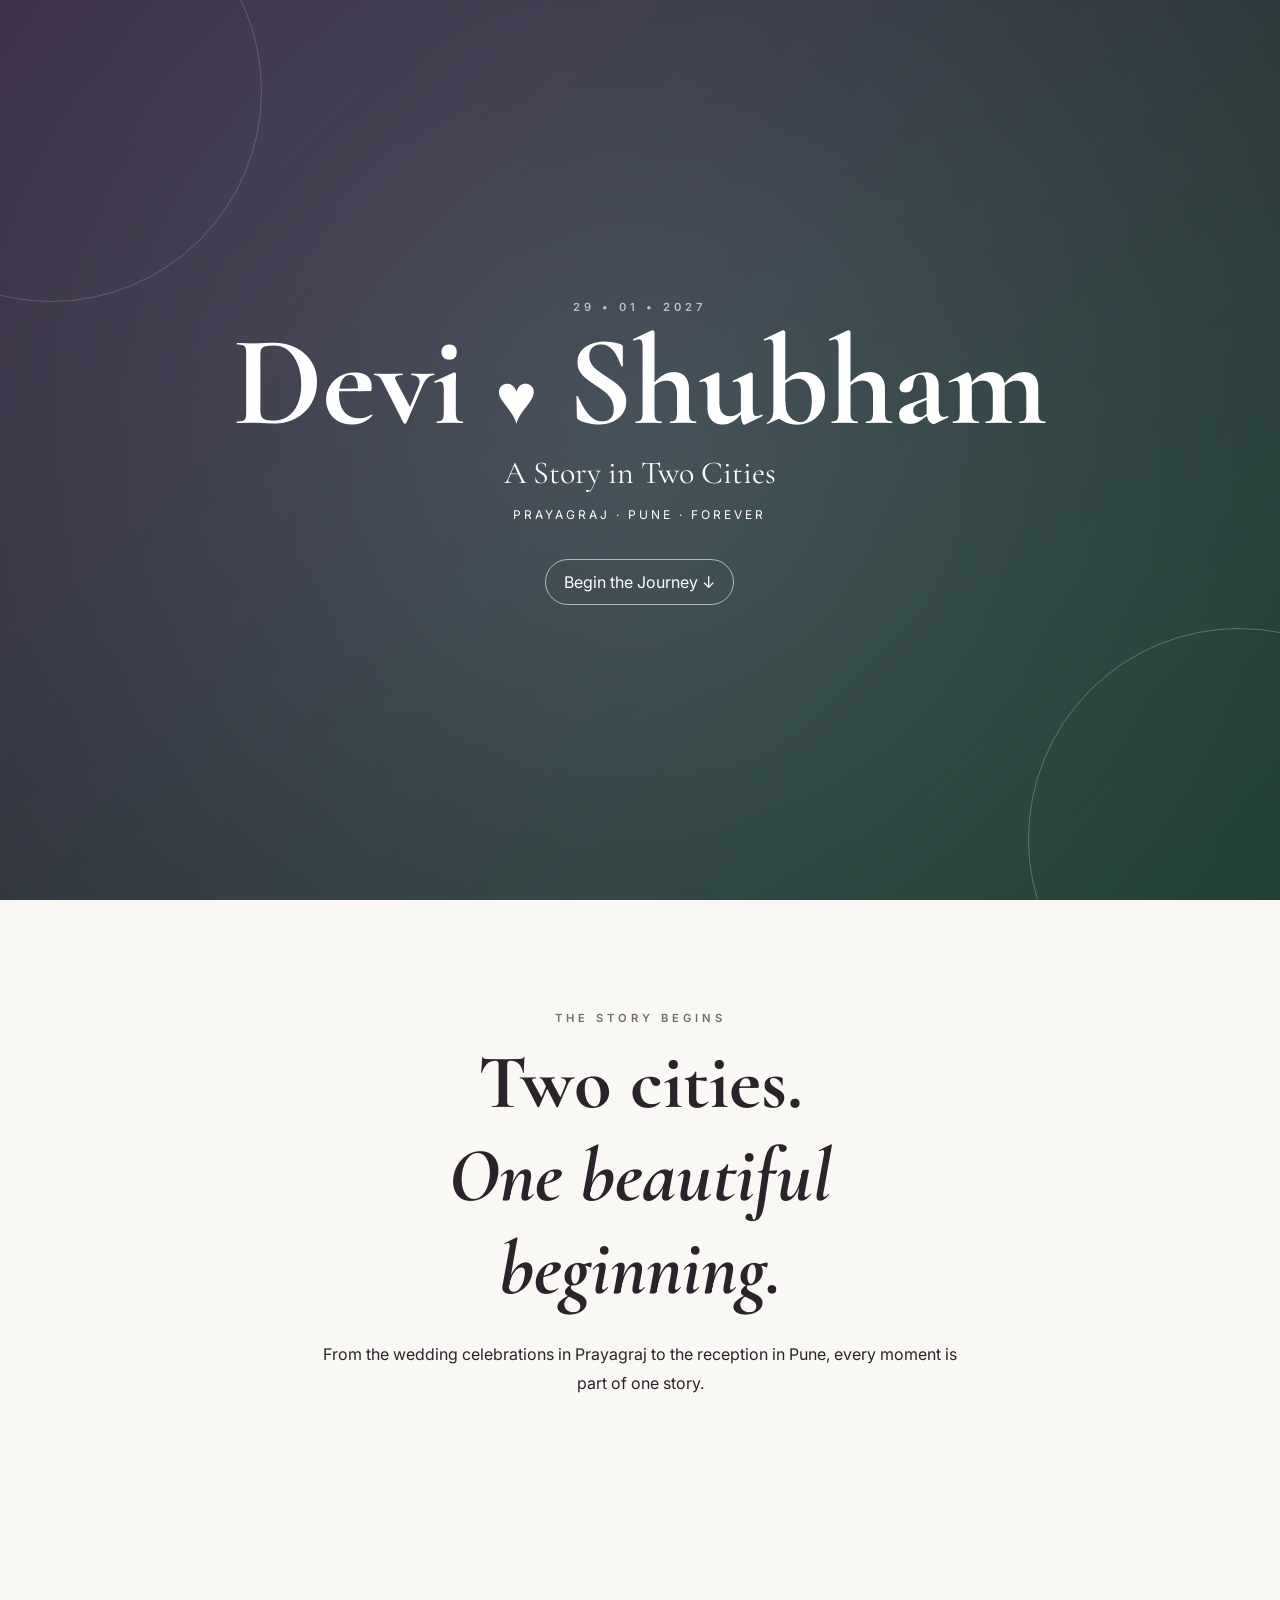
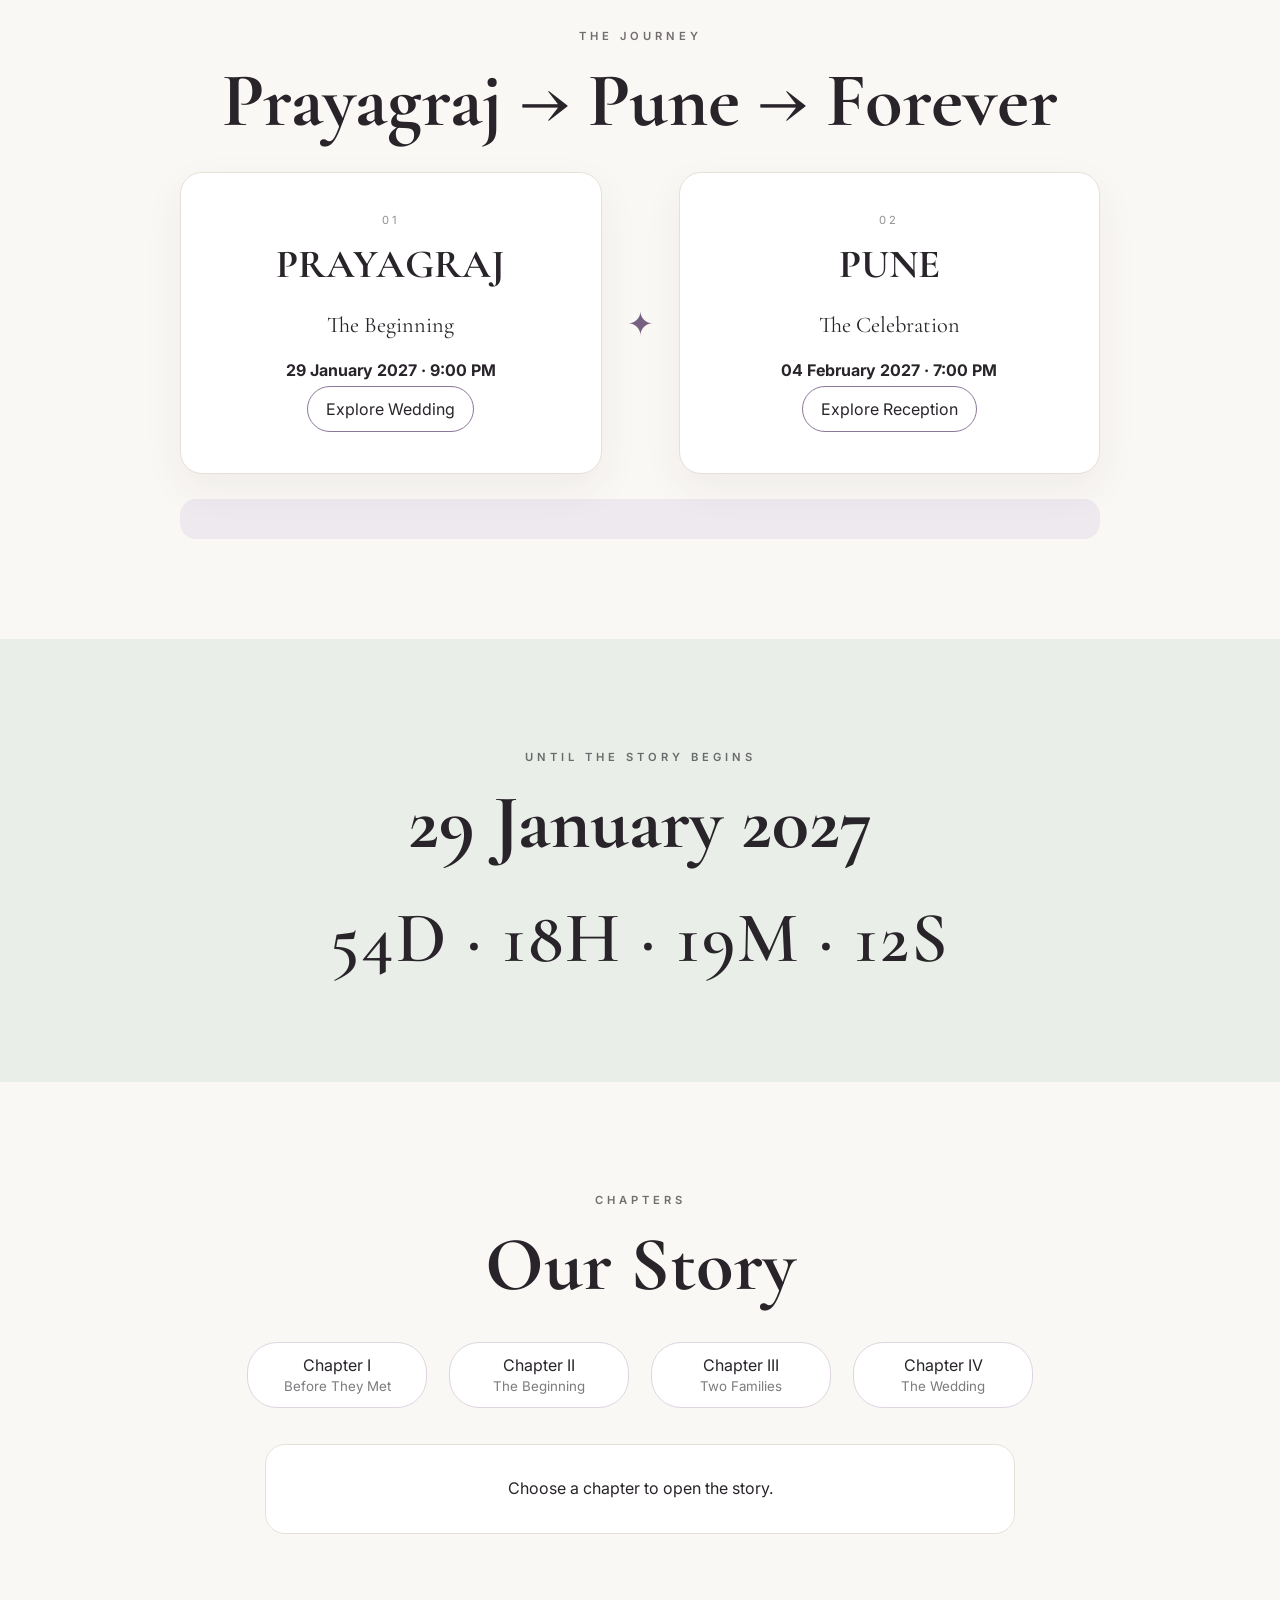
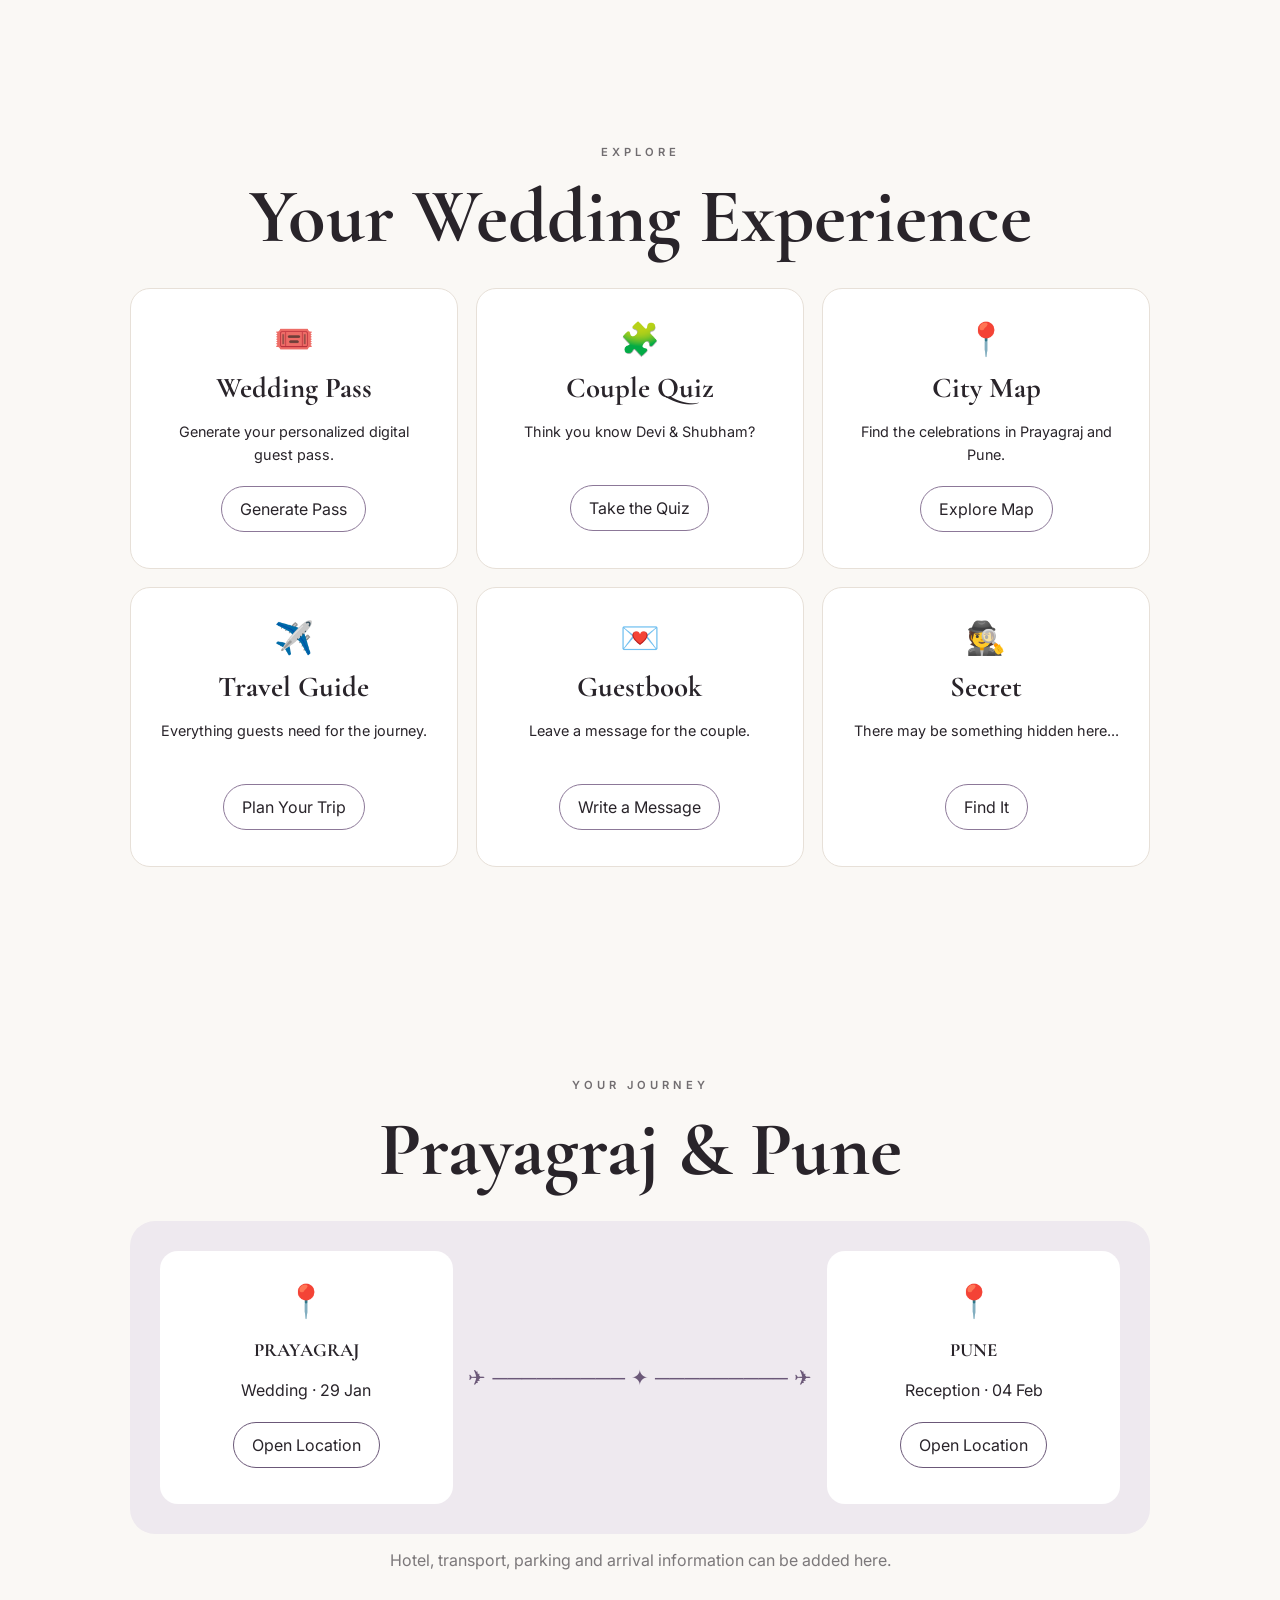
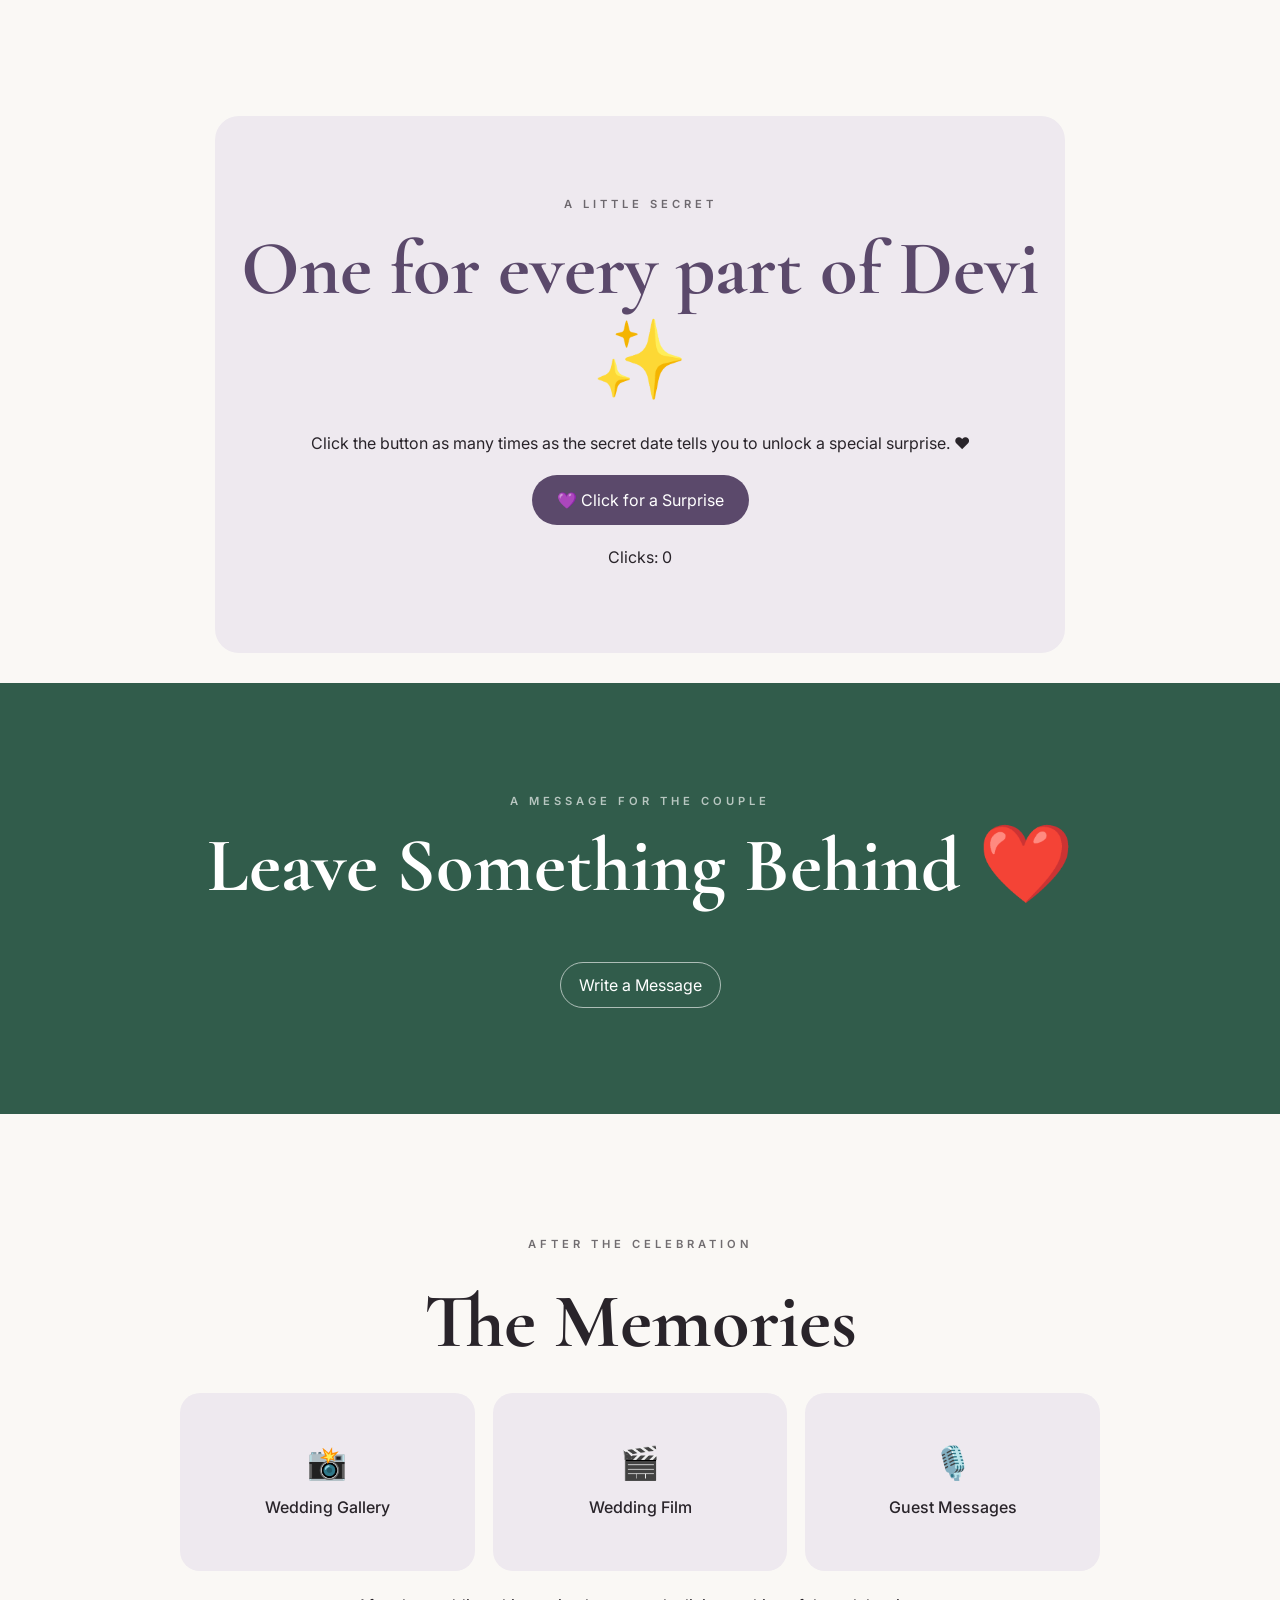
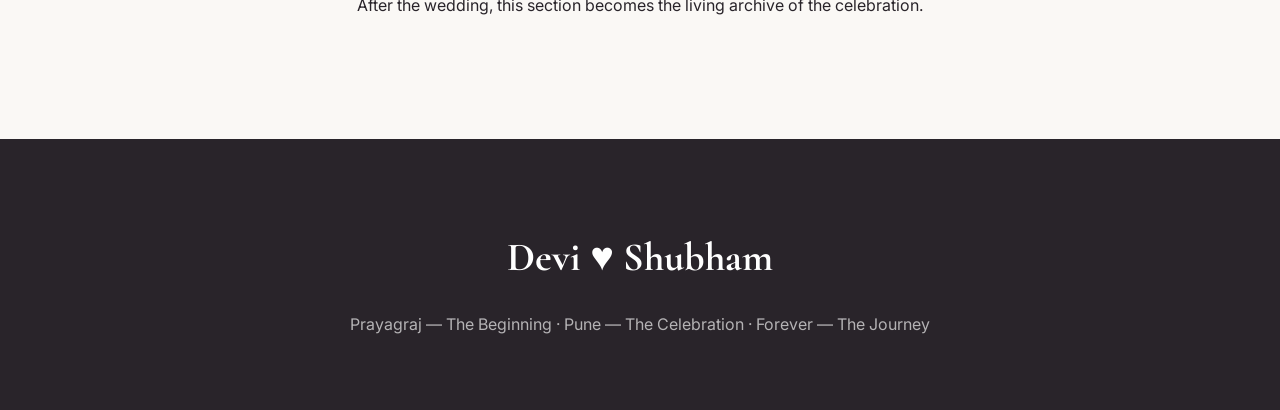
==== index.html @ 8a567580 "Add files via upload" ====
<!DOCTYPE html>
<html lang="en">
<head>
<meta charset="UTF-8">
<meta name="viewport" content="width=device-width, initial-scale=1.0">
<title>Devi ❤️ Shubham | A Story in Two Cities</title>
<link rel="preconnect" href="https://fonts.googleapis.com">
<link rel="preconnect" href="https://fonts.gstatic.com" crossorigin>
<link href="https://fonts.googleapis.com/css2?family=Cormorant+Garamond:wght@500;600;700&family=Inter:wght@400;500;600&display=swap" rel="stylesheet">
<link rel="stylesheet" href="style.css">

</head>
<body>

<header class="hero" id="home">
  <div class="hero-overlay"></div>
  <div class="hero-content">
    <p class="eyebrow">29 • 01 • 2027</p>
    <h1>Devi <span>♥</span> Shubham</h1>
    <p class="tagline">A Story in Two Cities</p>
    <p class="subtagline">Prayagraj · Pune · Forever</p>
    <a class="btn" href="#journey">Begin the Journey ↓</a>
  </div>
</header>

<main>
<section class="intro section">
  <p class="eyebrow">THE STORY BEGINS</p>
  <h2>Two cities.<br><em>One beautiful beginning.</em></h2>
  <p>From the wedding celebrations in Prayagraj to the reception in Pune, every moment is part of one story.</p>
</section>

<section class="journey section" id="journey">
  <p class="eyebrow">THE JOURNEY</p>
  <h2>Prayagraj → Pune → Forever</h2>
  <div class="journey-line">
    <article class="city-card">
      <span class="number">01</span>
      <h3>PRAYAGRAJ</h3>
      <p>The Beginning</p>
      <strong>29 January 2027 · 9:00 PM</strong>
      <button onclick="showDetails('prayagraj')">Explore Wedding</button>
    </article>
    <div class="connector">✦</div>
    <article class="city-card">
      <span class="number">02</span>
      <h3>PUNE</h3>
      <p>The Celebration</p>
      <strong>04 February 2027 · 7:00 PM</strong>
      <button onclick="showDetails('pune')">Explore Reception</button>
    </article>
  </div>
  <div id="details" class="details"></div>
</section>

<section class="countdown section" id="countdown-section">
  <p class="eyebrow">UNTIL THE STORY BEGINS</p>
  <h2>29 January 2027</h2>
  <div id="countdown" class="timer"></div>
</section>

<section class="story section" id="story">
  <p class="eyebrow">CHAPTERS</p>
  <h2>Our Story</h2>
  <div class="chapters">
    <button onclick="chapter(1)">Chapter I<br><small>Before They Met</small></button>
    <button onclick="chapter(2)">Chapter II<br><small>The Beginning</small></button>
    <button onclick="chapter(3)">Chapter III<br><small>Two Families</small></button>
    <button onclick="chapter(4)">Chapter IV<br><small>The Wedding</small></button>
  </div>
  <div id="chapterText" class="story-box">Choose a chapter to open the story.</div>
</section>

<section class="features section">
  <p class="eyebrow">EXPLORE</p>
  <h2>Your Wedding Experience</h2>
  <div class="feature-grid">
    <article><span>🎟️</span><h3>Wedding Pass</h3><p>Generate your personalized digital guest pass.</p><button onclick="openModal('passModal')">Generate Pass</button></article>
    <article><span>🧩</span><h3>Couple Quiz</h3><p>Think you know Devi & Shubham?</p><button onclick="openModal('quizModal')">Take the Quiz</button></article>
    <article><span>📍</span><h3>City Map</h3><p>Find the celebrations in Prayagraj and Pune.</p><button onclick="document.getElementById('travel').scrollIntoView({behavior:'smooth'})">Explore Map</button></article>
    <article><span>✈️</span><h3>Travel Guide</h3><p>Everything guests need for the journey.</p><button onclick="document.getElementById('travel').scrollIntoView({behavior:'smooth'})">Plan Your Trip</button></article>
    <article><span>💌</span><h3>Guestbook</h3><p>Leave a message for the couple.</p><button onclick="openModal('guestModal')">Write a Message</button></article>
    <article><span>🕵️</span><h3>Secret</h3><p>There may be something hidden here...</p><button onclick="secret()">Find It</button></article>
  </div>
</section>

<section class="travel section" id="travel">
  <p class="eyebrow">YOUR JOURNEY</p>
  <h2>Prayagraj & Pune</h2>
  <div class="map-box">
    <div class="map-city"><span>📍</span><h3>PRAYAGRAJ</h3><p>Wedding · 29 Jan</p><button onclick="alert('Venue and Google Maps link will go here.')">Open Location</button></div>
    <div class="route">✈︎ ───────── ✦ ───────── ✈︎</div>
    <div class="map-city"><span>📍</span><h3>PUNE</h3><p>Reception · 04 Feb</p><button onclick="alert('Reception venue and Google Maps link will go here.')">Open Location</button></div>
  </div>
  <p class="note">Hotel, transport, parking and arrival information can be added here.</p>
</section>


<section class="birthday-secret section" id="birthday-secret">
  <p class="eyebrow">A LITTLE SECRET</p>
  <h2>One for every part of Devi ✨</h2>
  <p>Click the button as many times as the secret date tells you to unlock a special surprise. ❤️</p>
  <button id="birthdayButton" onclick="birthdayClick()">💜 Click for a Surprise</button>
  <p id="birthdayCounter" aria-live="polite">Clicks: 0</p>
  <div id="birthdaySurprise" class="birthday-surprise" hidden>
    <h3>🎉 You found Devi's secret!</h3>
    <p>Some dates are special, but some people make every day special. Here's to Devi &amp; Shubham and their forever story! ❤️</p>
  </div>
</section>

<section class="guestbook section">
  <p class="eyebrow">A MESSAGE FOR THE COUPLE</p>
  <h2>Leave Something Behind ❤️</h2>
  <button class="btn" onclick="openModal('guestModal')">Write a Message</button>
</section>

<section class="memories section" id="memories">
  <p class="eyebrow">AFTER THE CELEBRATION</p>
  <h2>The Memories</h2>
  <div class="memory-grid">
    <div>📸<br><span>Wedding Gallery</span></div>
    <div>🎬<br><span>Wedding Film</span></div>
    <div>🎙️<br><span>Guest Messages</span></div>
  </div>
  <p>After the wedding, this section becomes the living archive of the celebration.</p>
</section>
</main>

<footer>
  <h2>Devi ♥ Shubham</h2>
  <p>Prayagraj — The Beginning · Pune — The Celebration · Forever — The Journey</p>
</footer>

<!-- Pass Modal -->
<div class="modal" id="passModal"><div class="modal-card">
  <button class="close" onclick="closeModal('passModal')">×</button>
  <h2>Your Wedding Pass</h2>
  <input id="guestName" placeholder="Enter your name">
  <button class="btn" onclick="generatePass()">Generate</button>
  <div id="passResult"></div>
</div></div>

<!-- Quiz Modal -->
<div class="modal" id="quizModal"><div class="modal-card">
  <button class="close" onclick="closeModal('quizModal')">×</button>
  <h2>How Well Do You Know Them?</h2>
  <p>Who is more likely to be late? 😄</p>
  <button onclick="quizAnswer(true)">Devi</button>
  <button onclick="quizAnswer(false)">Shubham</button>
  <p id="quizResult"></p>
</div></div>

<!-- Guest Modal -->
<div class="modal" id="guestModal"><div class="modal-card">
  <button class="close" onclick="closeModal('guestModal')">×</button>
  <h2>Leave a Message ❤️</h2>
  <textarea id="message" placeholder="Write something for the couple..."></textarea>
  <button class="btn" onclick="sendMessage()">Send</button>
  <p id="messageResult"></p>
</div></div>

<script src="script.js"></script>
</body>
</html>
---- style.css ----
*{box-sizing:border-box}
html{scroll-behavior:smooth}
body{margin:0;color:#29242a;background:#faf8f5;font-family:Inter,sans-serif}
h1,h2,h3{font-family:"Cormorant Garamond",serif}
button,.btn{font:inherit;cursor:pointer}
.hero{min-height:100vh;display:grid;place-items:center;text-align:center;position:relative;background:linear-gradient(135deg,#5b496b,#315c4b);color:white;overflow:hidden}
.hero:before,.hero:after{content:"";position:absolute;border:1px solid rgba(255,255,255,.25);border-radius:50%;width:420px;height:420px}
.hero:before{left:-160px;top:-120px}.hero:after{right:-170px;bottom:-150px}
.hero-overlay{position:absolute;inset:0;background:radial-gradient(circle at center,transparent,rgba(0,0,0,.32))}
.hero-content{position:relative;z-index:2;padding:30px}
.hero h1{font-size:clamp(4rem,12vw,8rem);line-height:.85;margin:15px 0}
.hero h1 span{font-size:.55em}
.tagline{font-family:"Cormorant Garamond",serif;font-size:2rem;margin:15px}
.subtagline{letter-spacing:3px;text-transform:uppercase;font-size:.75rem}
.eyebrow{letter-spacing:4px;font-size:.7rem;font-weight:600;opacity:.65}
.btn,button{border:1px solid #6b5878;background:transparent;color:inherit;padding:12px 18px;border-radius:30px;margin:6px}
.btn{display:inline-block;text-decoration:none;color:white;border-color:rgba(255,255,255,.6);margin-top:25px}
.section{padding:100px 7%;max-width:1200px;margin:auto;text-align:center}
.section h2{font-size:clamp(2.7rem,6vw,5rem);margin:10px 0 25px}
.intro{max-width:850px}
.intro p:not(.eyebrow),.memories p{max-width:650px;margin:20px auto;line-height:1.8}
.journey{max-width:1100px}
.journey-line{display:flex;align-items:center;justify-content:center;gap:25px}
.city-card{background:white;border:1px solid #e7e0d8;border-radius:22px;padding:35px;flex:1;box-shadow:0 15px 40px rgba(45,35,50,.06)}
.city-card .number{font-size:.7rem;letter-spacing:3px;opacity:.5}
.city-card h3{font-size:2.5rem;margin:12px}
.city-card p{font-family:"Cormorant Garamond";font-size:1.4rem}
.city-card button,.feature-grid button{border-color:#8c7898}
.connector{font-size:2rem;color:#75607f}
.details{margin-top:25px;padding:20px;border-radius:16px;background:#eee9ef}
.countdown{background:#e9eee8;max-width:none}
.timer{font-family:"Cormorant Garamond";font-size:clamp(2rem,6vw,4.5rem);font-weight:600;letter-spacing:2px}
.chapters{display:flex;flex-wrap:wrap;justify-content:center;gap:10px}
.chapters button{min-width:180px;background:white;border-color:#ded5e1}
.chapters small{opacity:.6}
.story-box{margin:30px auto 0;max-width:750px;min-height:90px;padding:30px;background:white;border-radius:20px;border:1px solid #e7e0d8;line-height:1.7}
.feature-grid{display:grid;grid-template-columns:repeat(3,1fr);gap:18px}
.feature-grid article{background:white;border:1px solid #e7e0d8;border-radius:20px;padding:30px}
.feature-grid span{font-size:2rem}
.feature-grid h3{font-size:1.8rem;margin:12px}
.feature-grid p{font-size:.9rem;line-height:1.6;min-height:45px}
.map-box{display:flex;align-items:center;gap:15px;background:#eee9ef;border-radius:25px;padding:30px}
.map-city{flex:1;background:white;padding:30px;border-radius:18px}
.map-city span{font-size:2rem}.route{font-size:1.3rem;color:#6b5878}.note{opacity:.6}
.guestbook{background:#315c4b;color:white;max-width:none}
.memories{max-width:1100px}
.memory-grid{display:grid;grid-template-columns:repeat(3,1fr);gap:18px}
.memory-grid div{padding:50px 20px;border-radius:20px;background:#eee9ef;font-size:2rem}
.memory-grid span{font:500 1rem Inter}
footer{text-align:center;background:#29242a;color:white;padding:60px 20px}
footer h2{font-size:2.5rem}
footer p{opacity:.65}
.modal{display:none;position:fixed;inset:0;background:rgba(20,15,20,.65);z-index:10;place-items:center;padding:20px}
.modal.show{display:grid}
.modal-card{background:#faf8f5;padding:35px;border-radius:25px;max-width:500px;width:100%;position:relative;text-align:center}
.close{position:absolute;right:15px;top:10px;border:0;font-size:1.8rem}
input,textarea{width:100%;padding:14px;border:1px solid #ddd;border-radius:12px;margin:12px 0;font:inherit}
textarea{min-height:150px;resize:vertical}
.pass{margin-top:20px;padding:20px;border:2px dashed #6b5878;border-radius:15px}
@media(max-width:800px){.journey-line,.map-box{flex-direction:column}.connector{transform:rotate(90deg)}.feature-grid,.memory-grid{grid-template-columns:1fr}.section{padding:70px 5%}.hero h1{font-size:4.2rem}}

/* Devi's birthday secret surprise */
.birthday-secret {
  text-align: center;
  padding: 70px 20px;
  margin: 30px auto;
  max-width: 850px;
  background: #eee9ef;
  border-radius: 24px;
}
.birthday-secret h2 { color: #5b496b; }
.birthday-secret button {
  background: #5b496b;
  color: white;
  border: none;
  padding: 15px 25px;
  border-radius: 30px;
  cursor: pointer;
  transition: transform 0.2s ease;
}
.birthday-secret button:hover { transform: scale(1.05); }
.birthday-secret button:disabled { opacity: .8; cursor: default; }
.birthday-surprise {
  margin: 25px auto 0;
  padding: 25px;
  max-width: 600px;
  background: #fffdf8;
  border: 1px solid #c8b6d4;
  border-radius: 18px;
  animation: revealSurprise 0.7s ease;
}
@keyframes revealSurprise {
  from { opacity: 0; transform: translateY(15px); }
  to { opacity: 1; transform: translateY(0); }
}
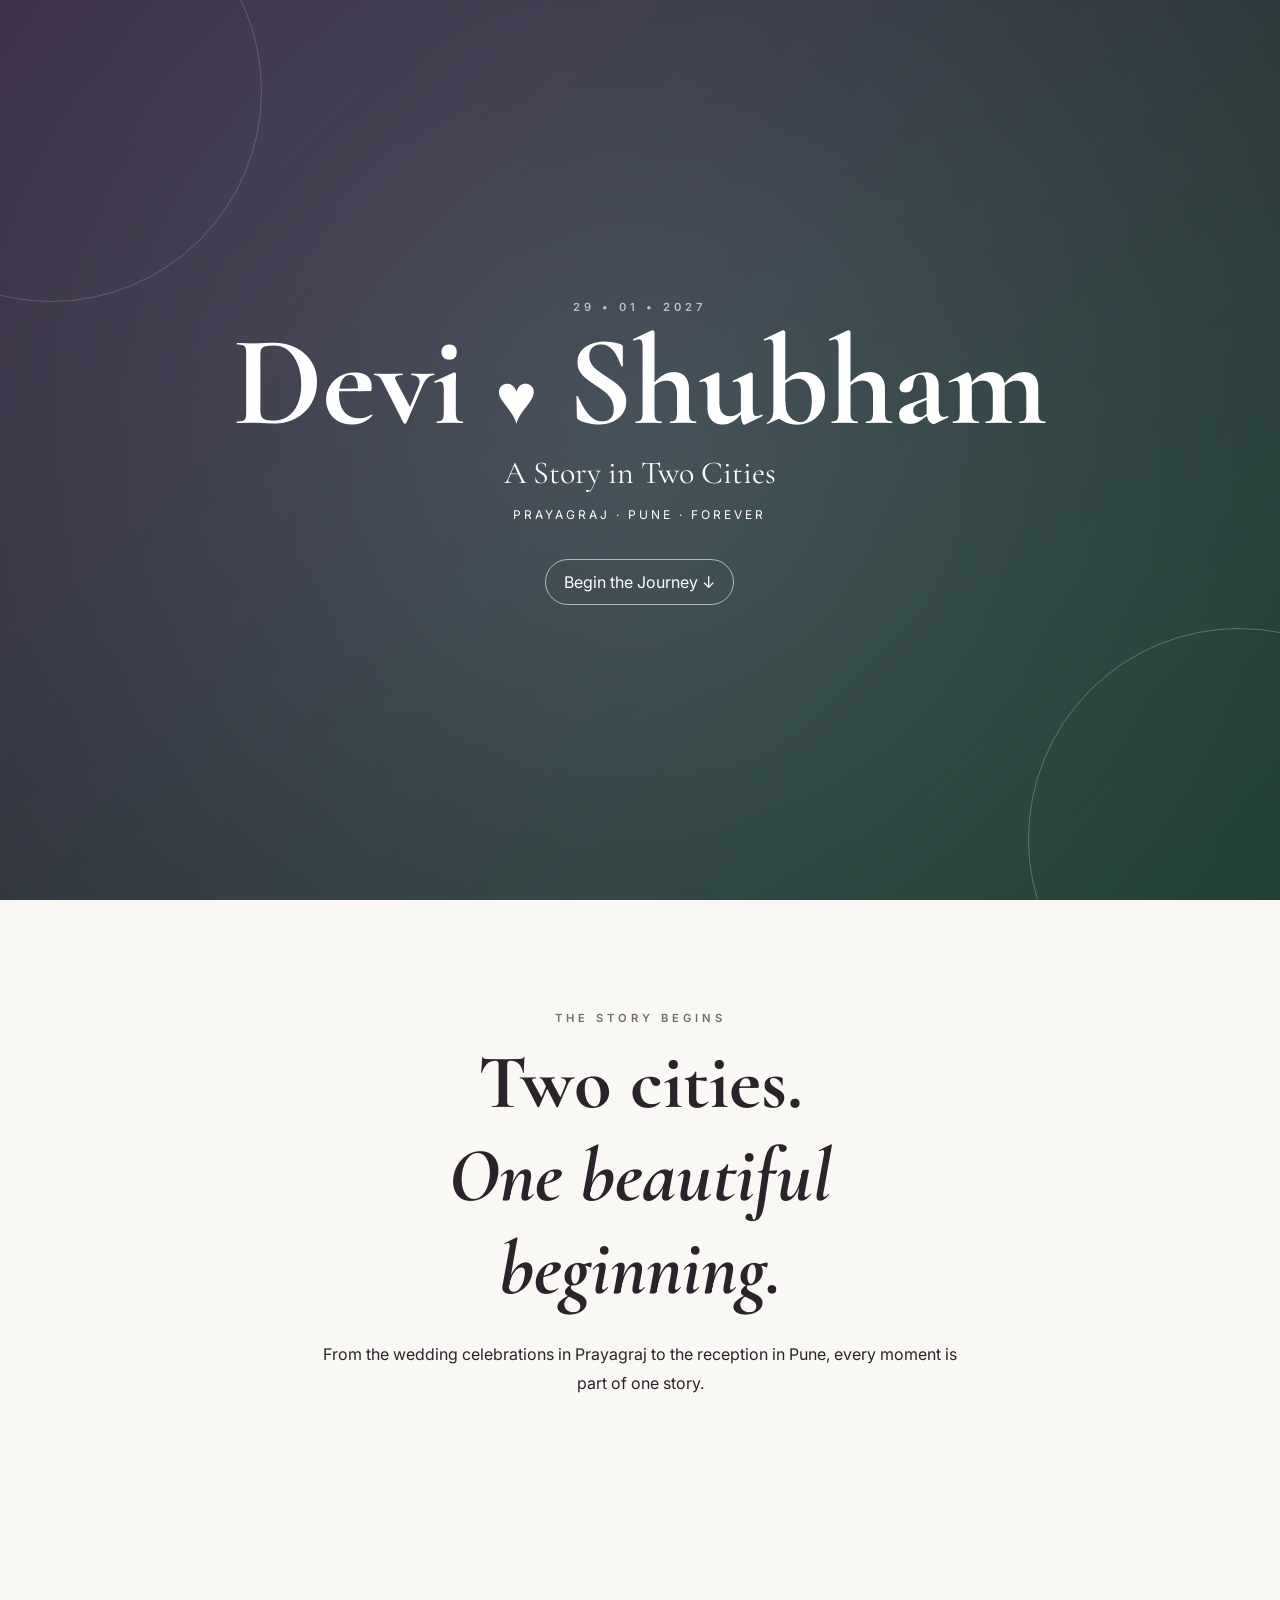
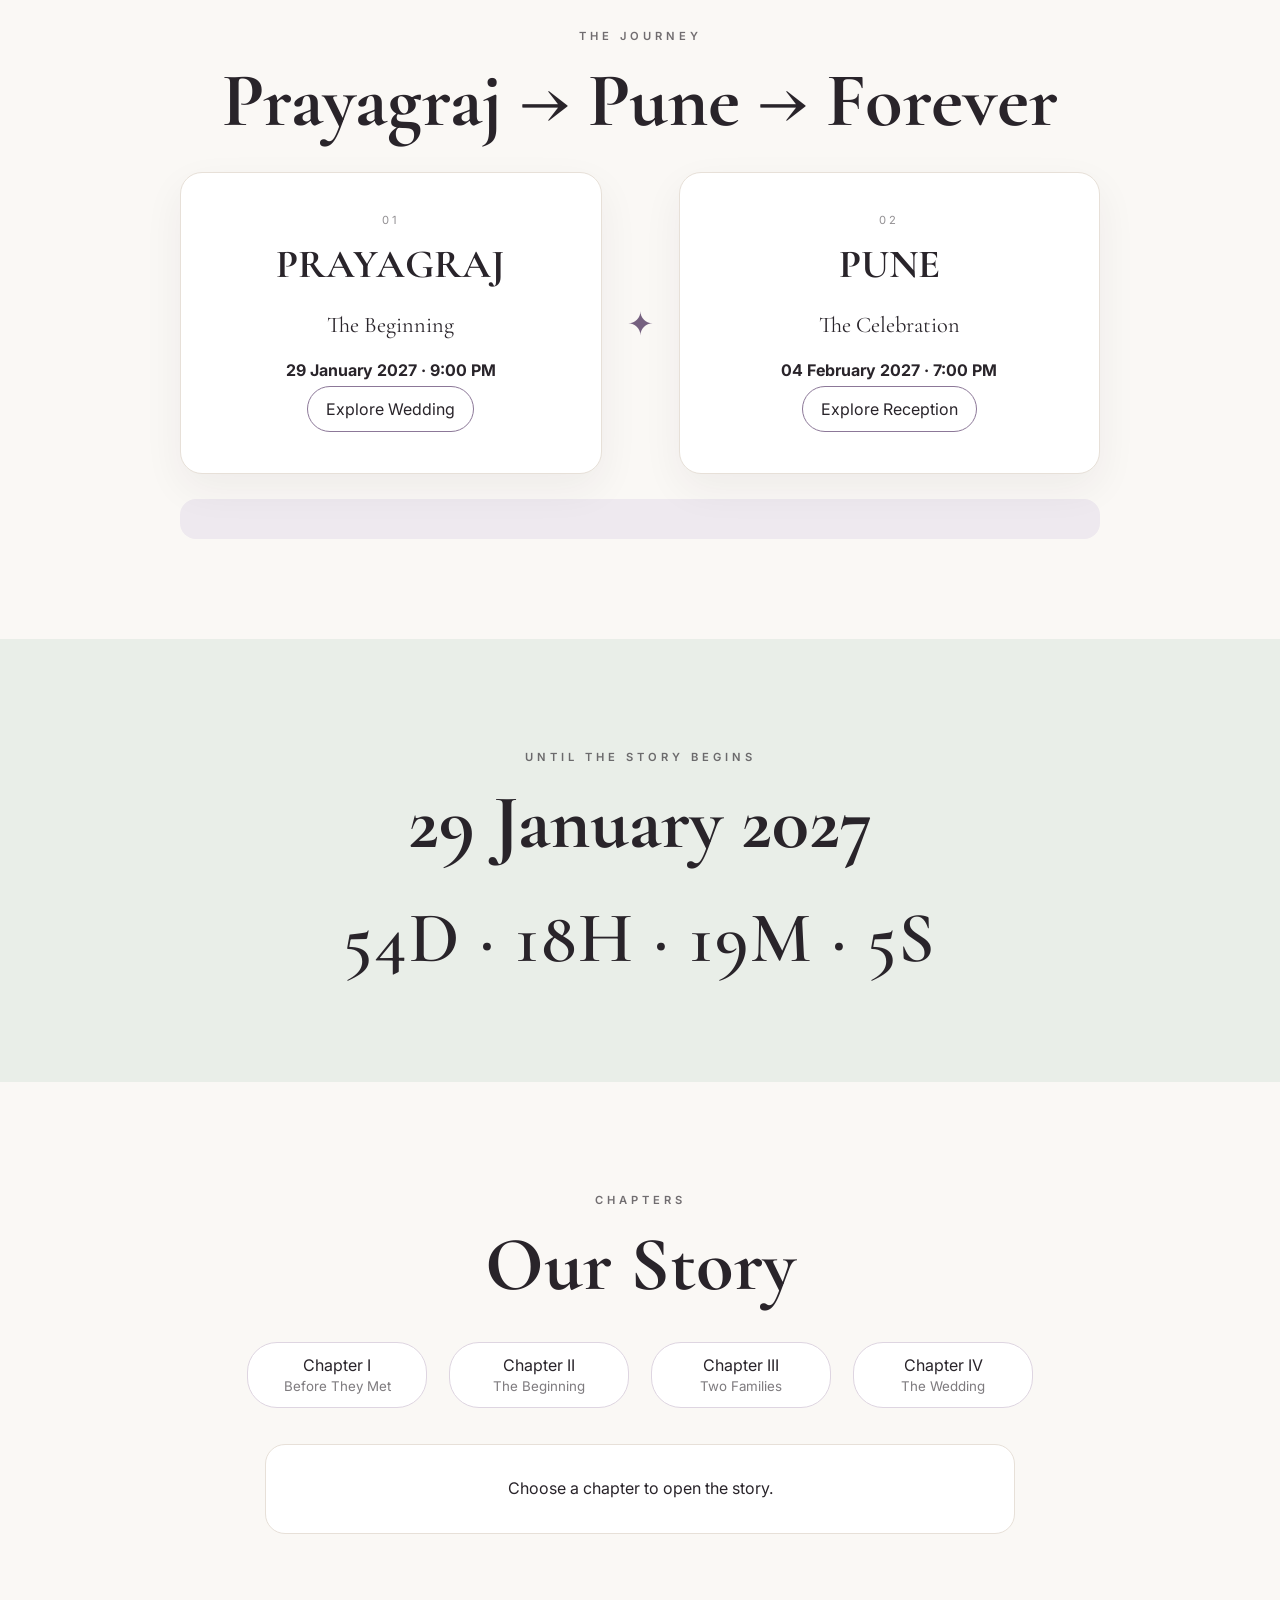
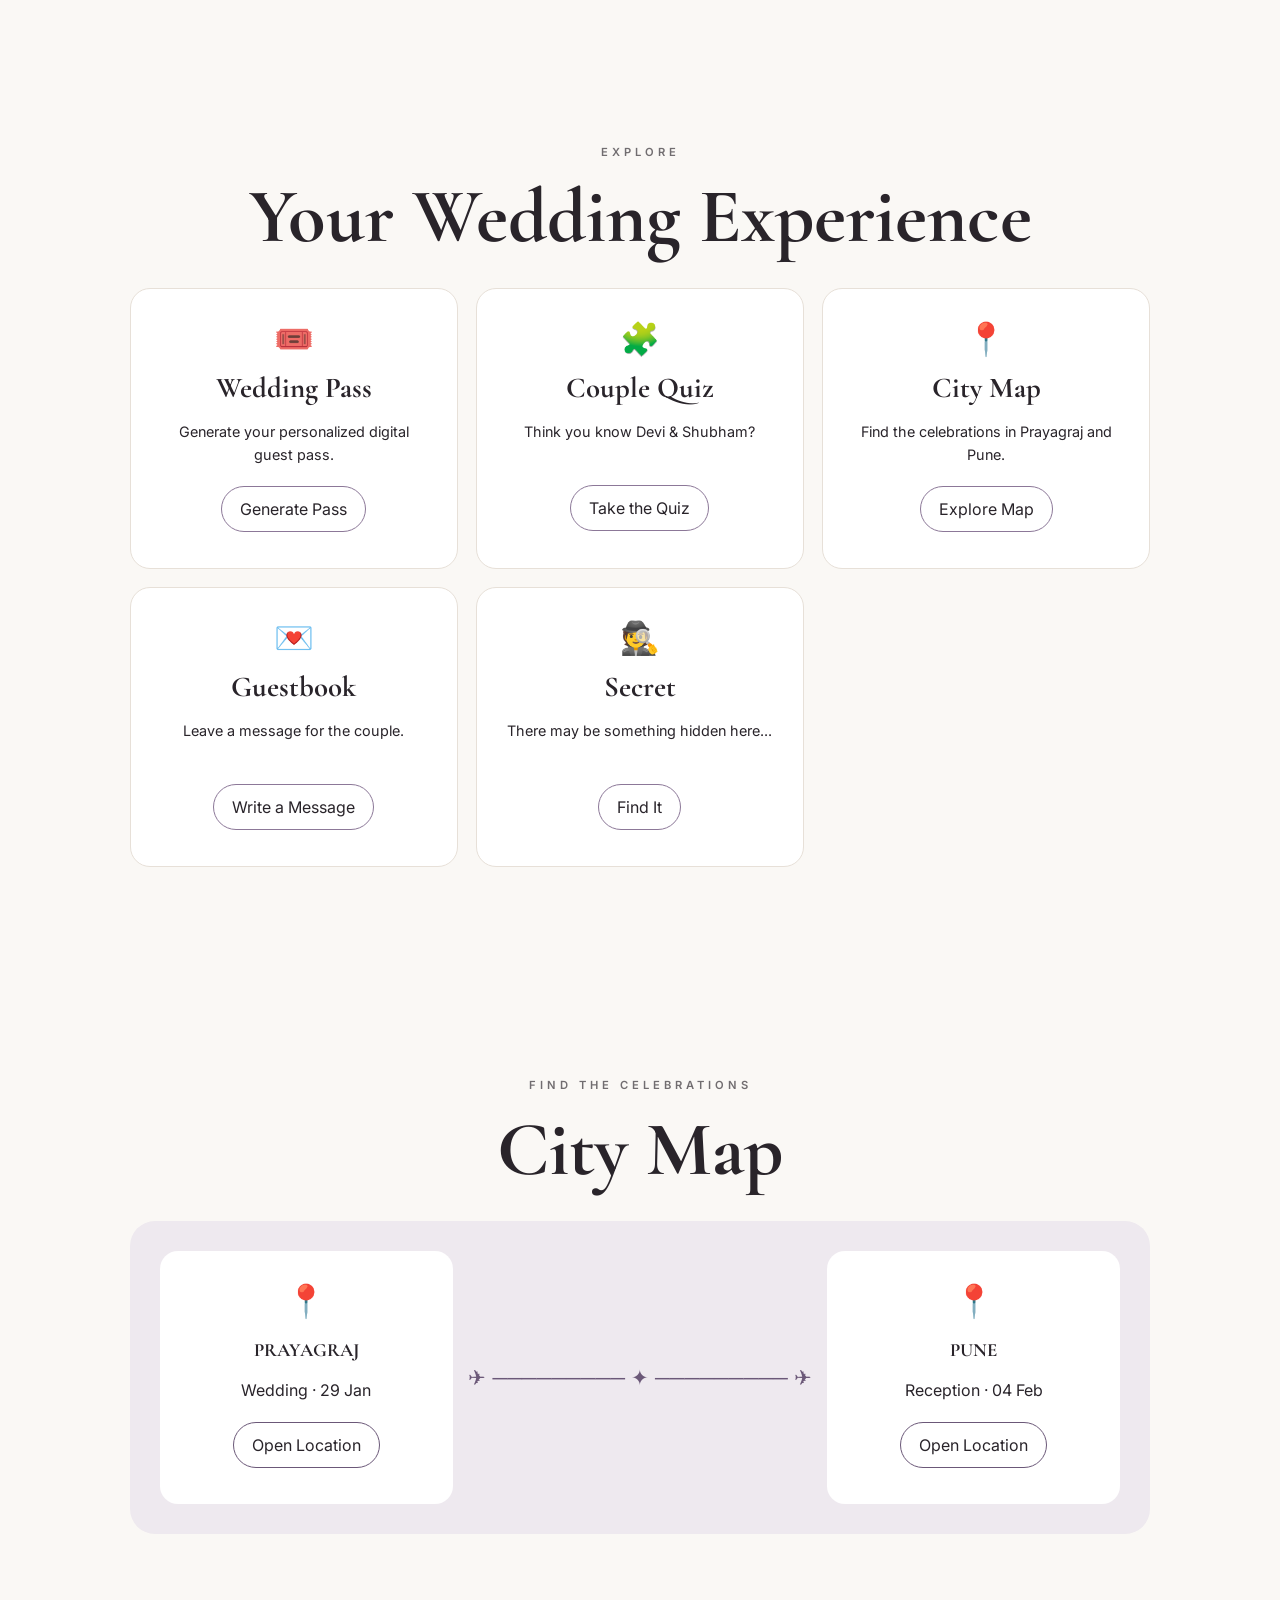
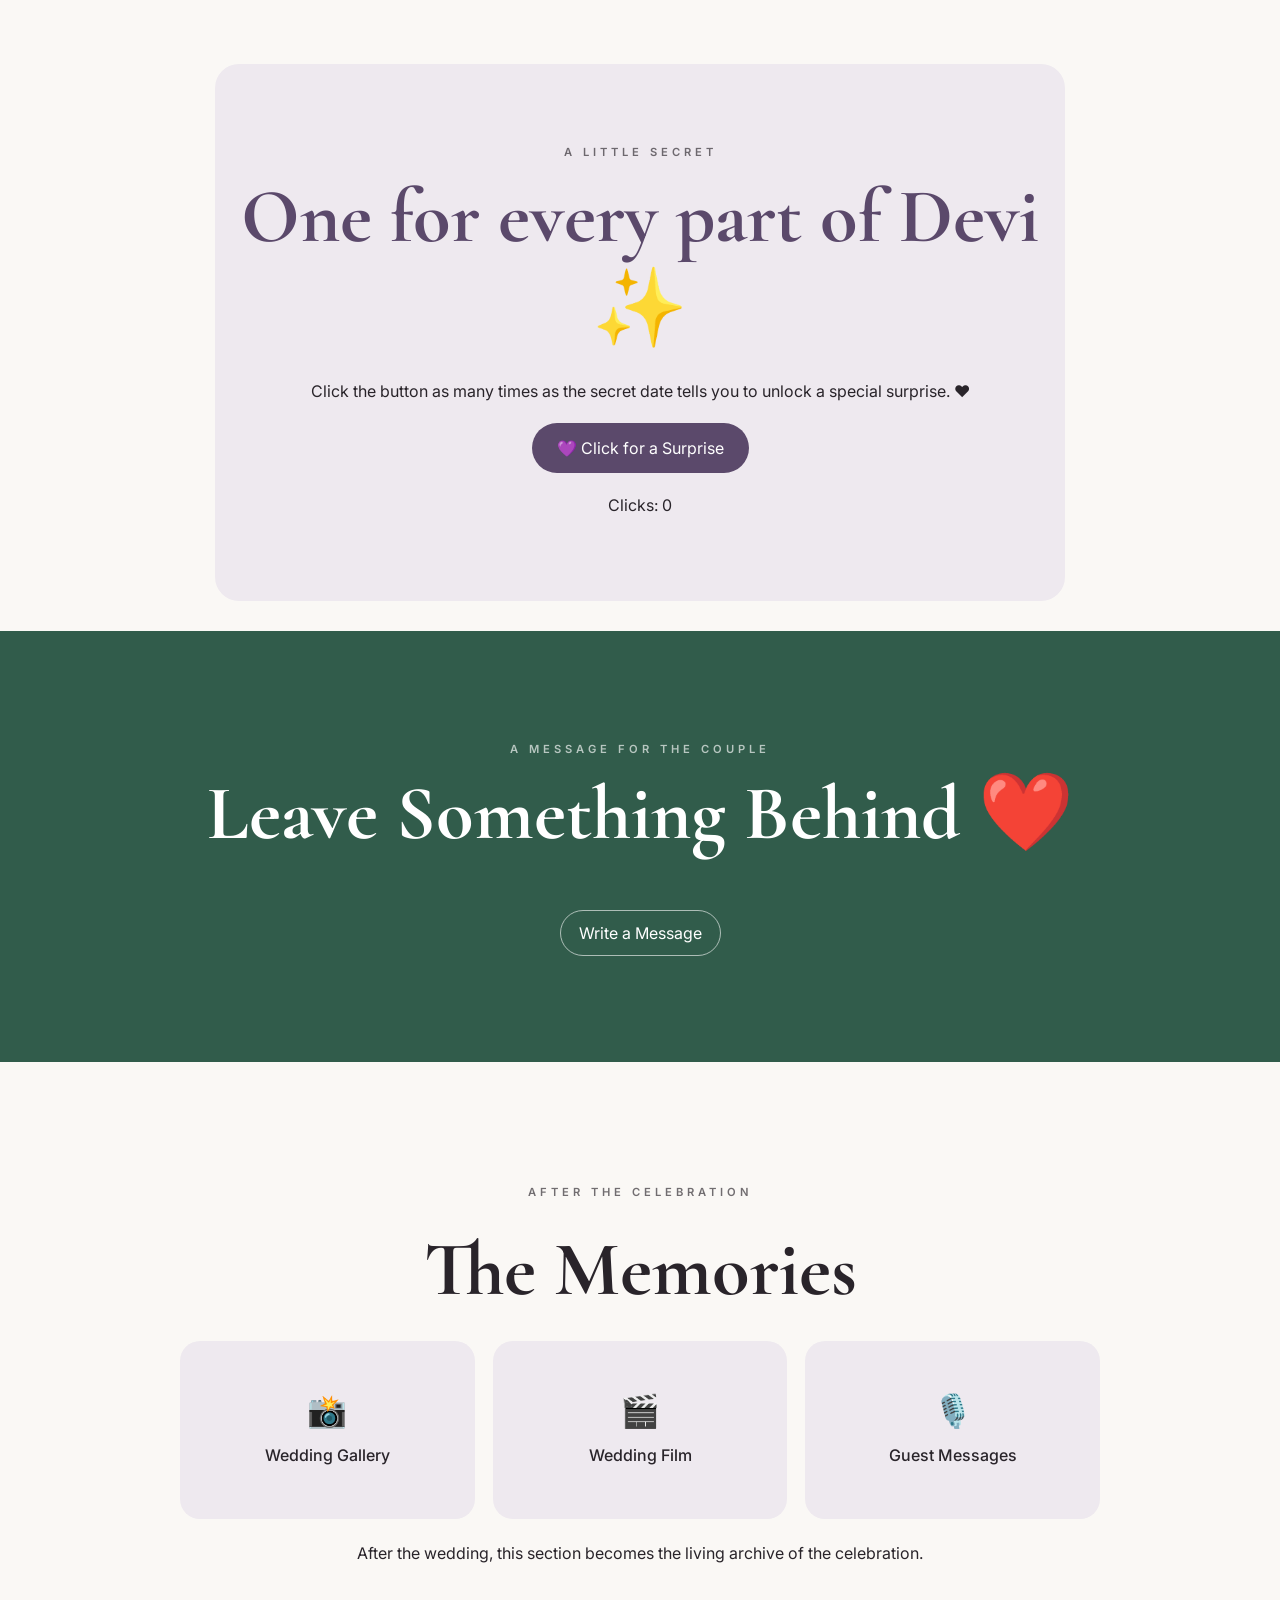
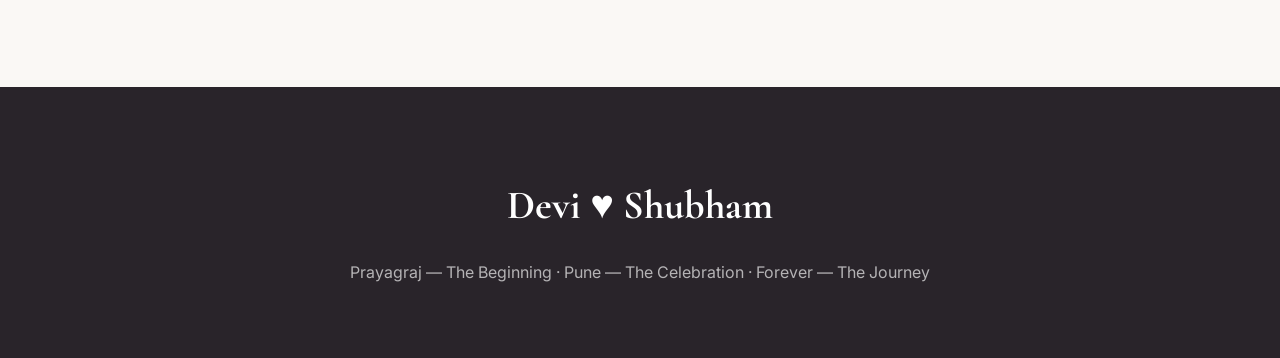
==== commit 84409766: "Add files via upload" ====
--- a/index.html
+++ b/index.html
@@ -77,22 +77,20 @@
   <div class="feature-grid">
     <article><span>🎟️</span><h3>Wedding Pass</h3><p>Generate your personalized digital guest pass.</p><button onclick="openModal('passModal')">Generate Pass</button></article>
     <article><span>🧩</span><h3>Couple Quiz</h3><p>Think you know Devi & Shubham?</p><button onclick="openModal('quizModal')">Take the Quiz</button></article>
-    <article><span>📍</span><h3>City Map</h3><p>Find the celebrations in Prayagraj and Pune.</p><button onclick="document.getElementById('travel').scrollIntoView({behavior:'smooth'})">Explore Map</button></article>
-    <article><span>✈️</span><h3>Travel Guide</h3><p>Everything guests need for the journey.</p><button onclick="document.getElementById('travel').scrollIntoView({behavior:'smooth'})">Plan Your Trip</button></article>
+    <article><span>📍</span><h3>City Map</h3><p>Find the celebrations in Prayagraj and Pune.</p><button onclick="document.getElementById('city-map').scrollIntoView({behavior:'smooth'})">Explore Map</button></article>
     <article><span>💌</span><h3>Guestbook</h3><p>Leave a message for the couple.</p><button onclick="openModal('guestModal')">Write a Message</button></article>
     <article><span>🕵️</span><h3>Secret</h3><p>There may be something hidden here...</p><button onclick="secret()">Find It</button></article>
   </div>
 </section>
 
-<section class="travel section" id="travel">
-  <p class="eyebrow">YOUR JOURNEY</p>
-  <h2>Prayagraj & Pune</h2>
+<section class="city-map section" id="city-map">
+  <p class="eyebrow">FIND THE CELEBRATIONS</p>
+  <h2>City Map</h2>
   <div class="map-box">
     <div class="map-city"><span>📍</span><h3>PRAYAGRAJ</h3><p>Wedding · 29 Jan</p><button onclick="alert('Venue and Google Maps link will go here.')">Open Location</button></div>
     <div class="route">✈︎ ───────── ✦ ───────── ✈︎</div>
     <div class="map-city"><span>📍</span><h3>PUNE</h3><p>Reception · 04 Feb</p><button onclick="alert('Reception venue and Google Maps link will go here.')">Open Location</button></div>
   </div>
-  <p class="note">Hotel, transport, parking and arrival information can be added here.</p>
 </section>
 
 
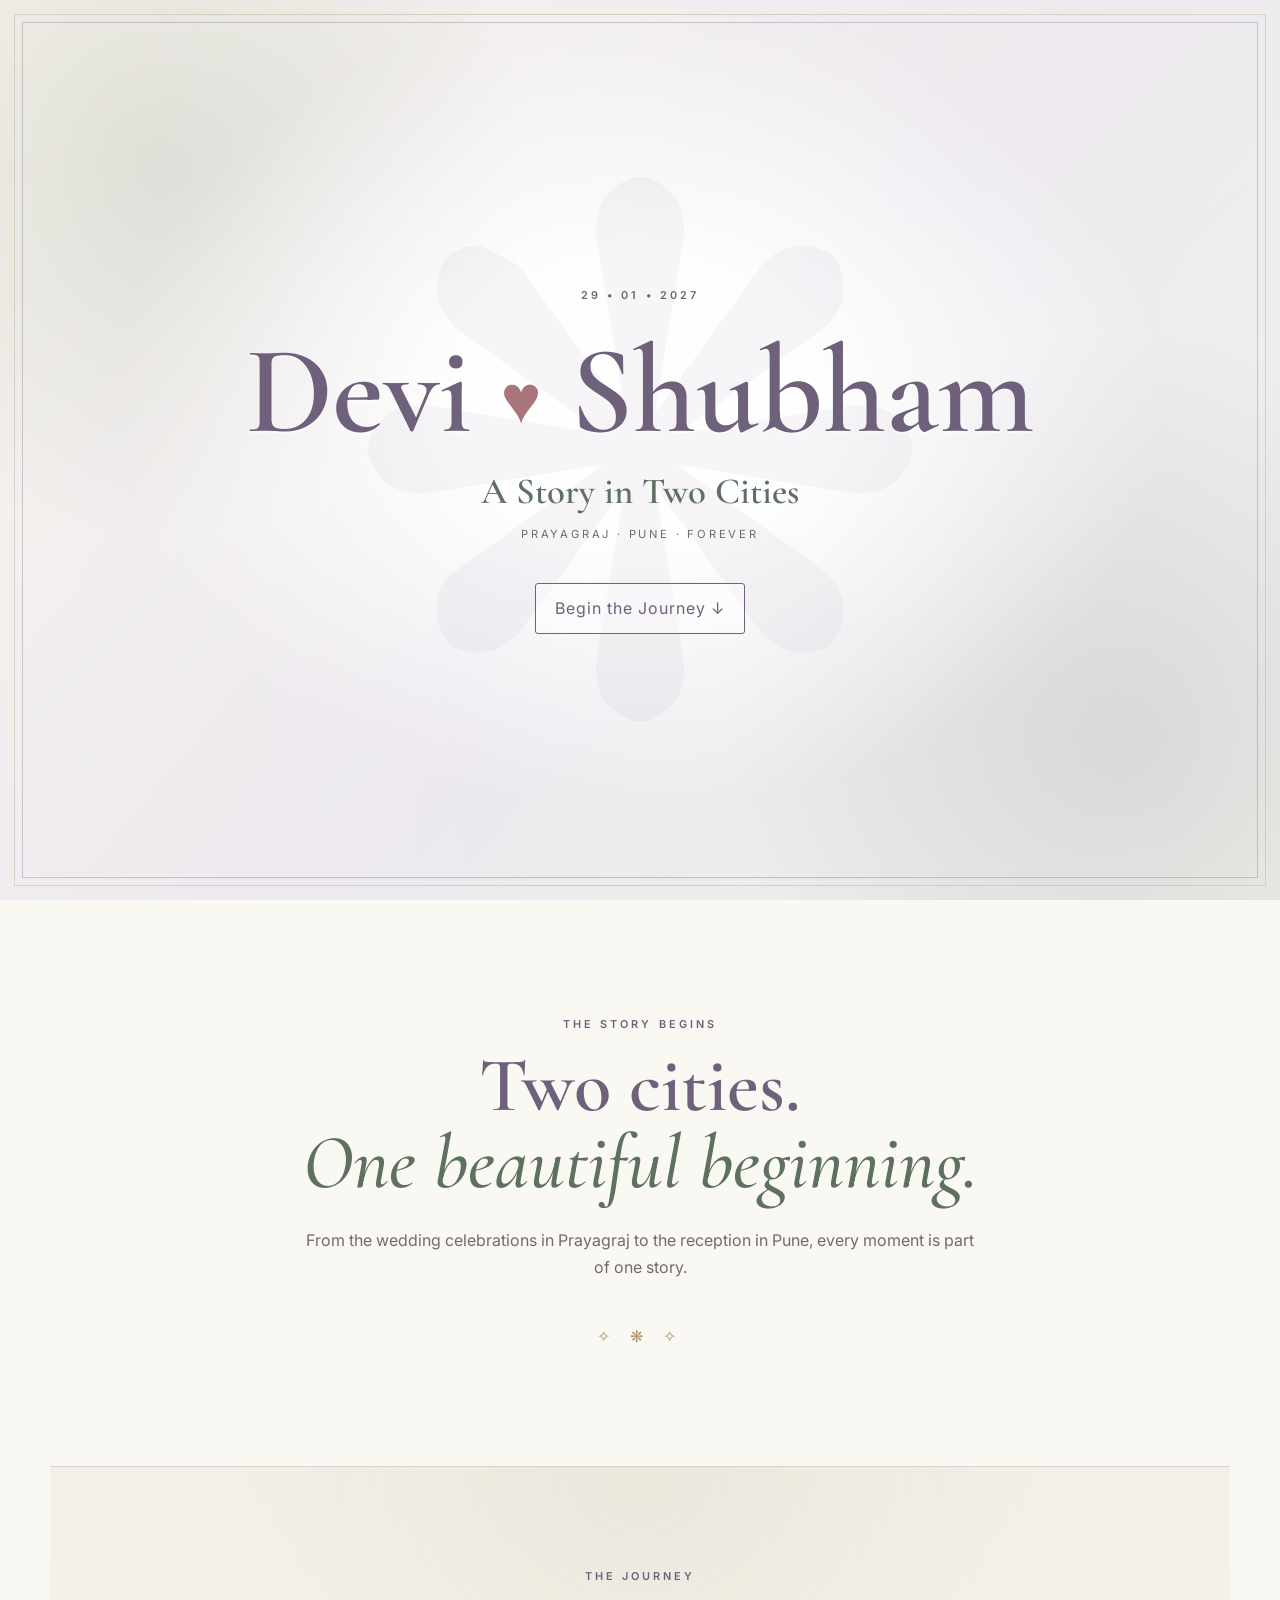
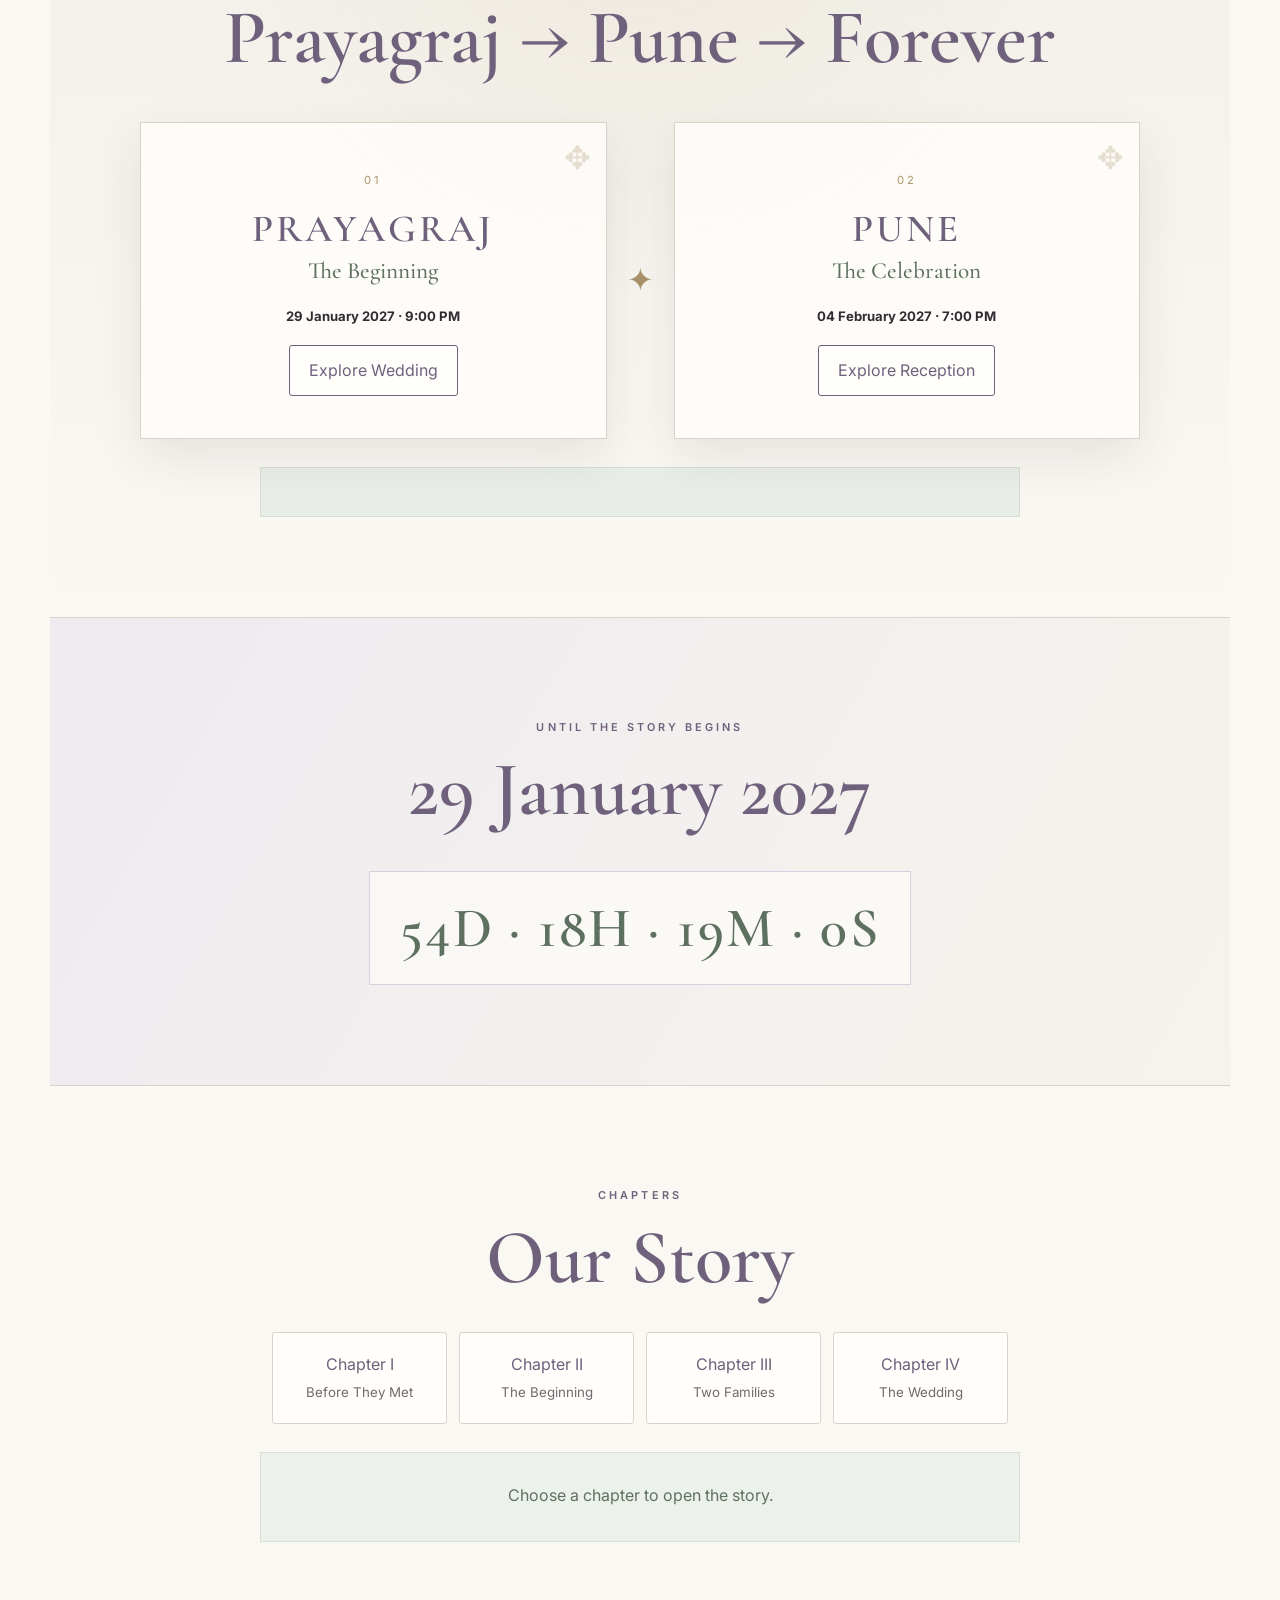
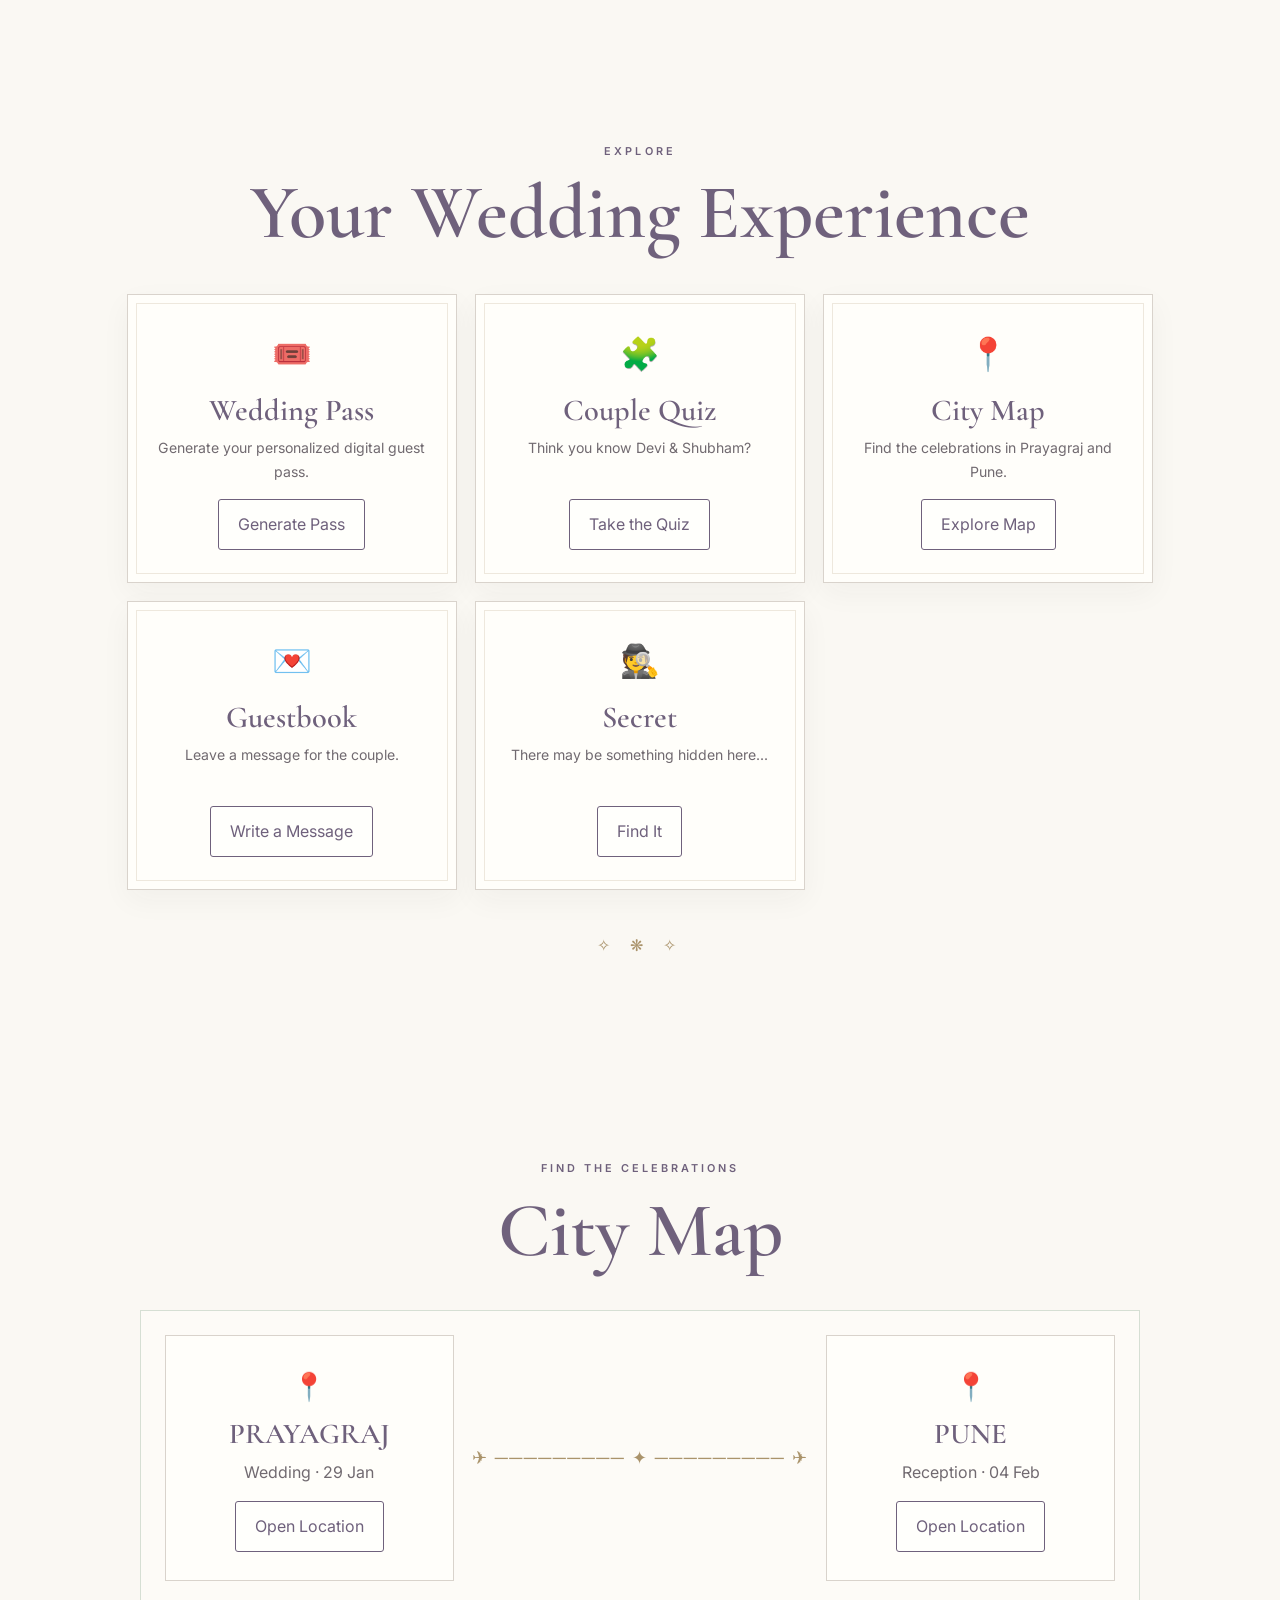
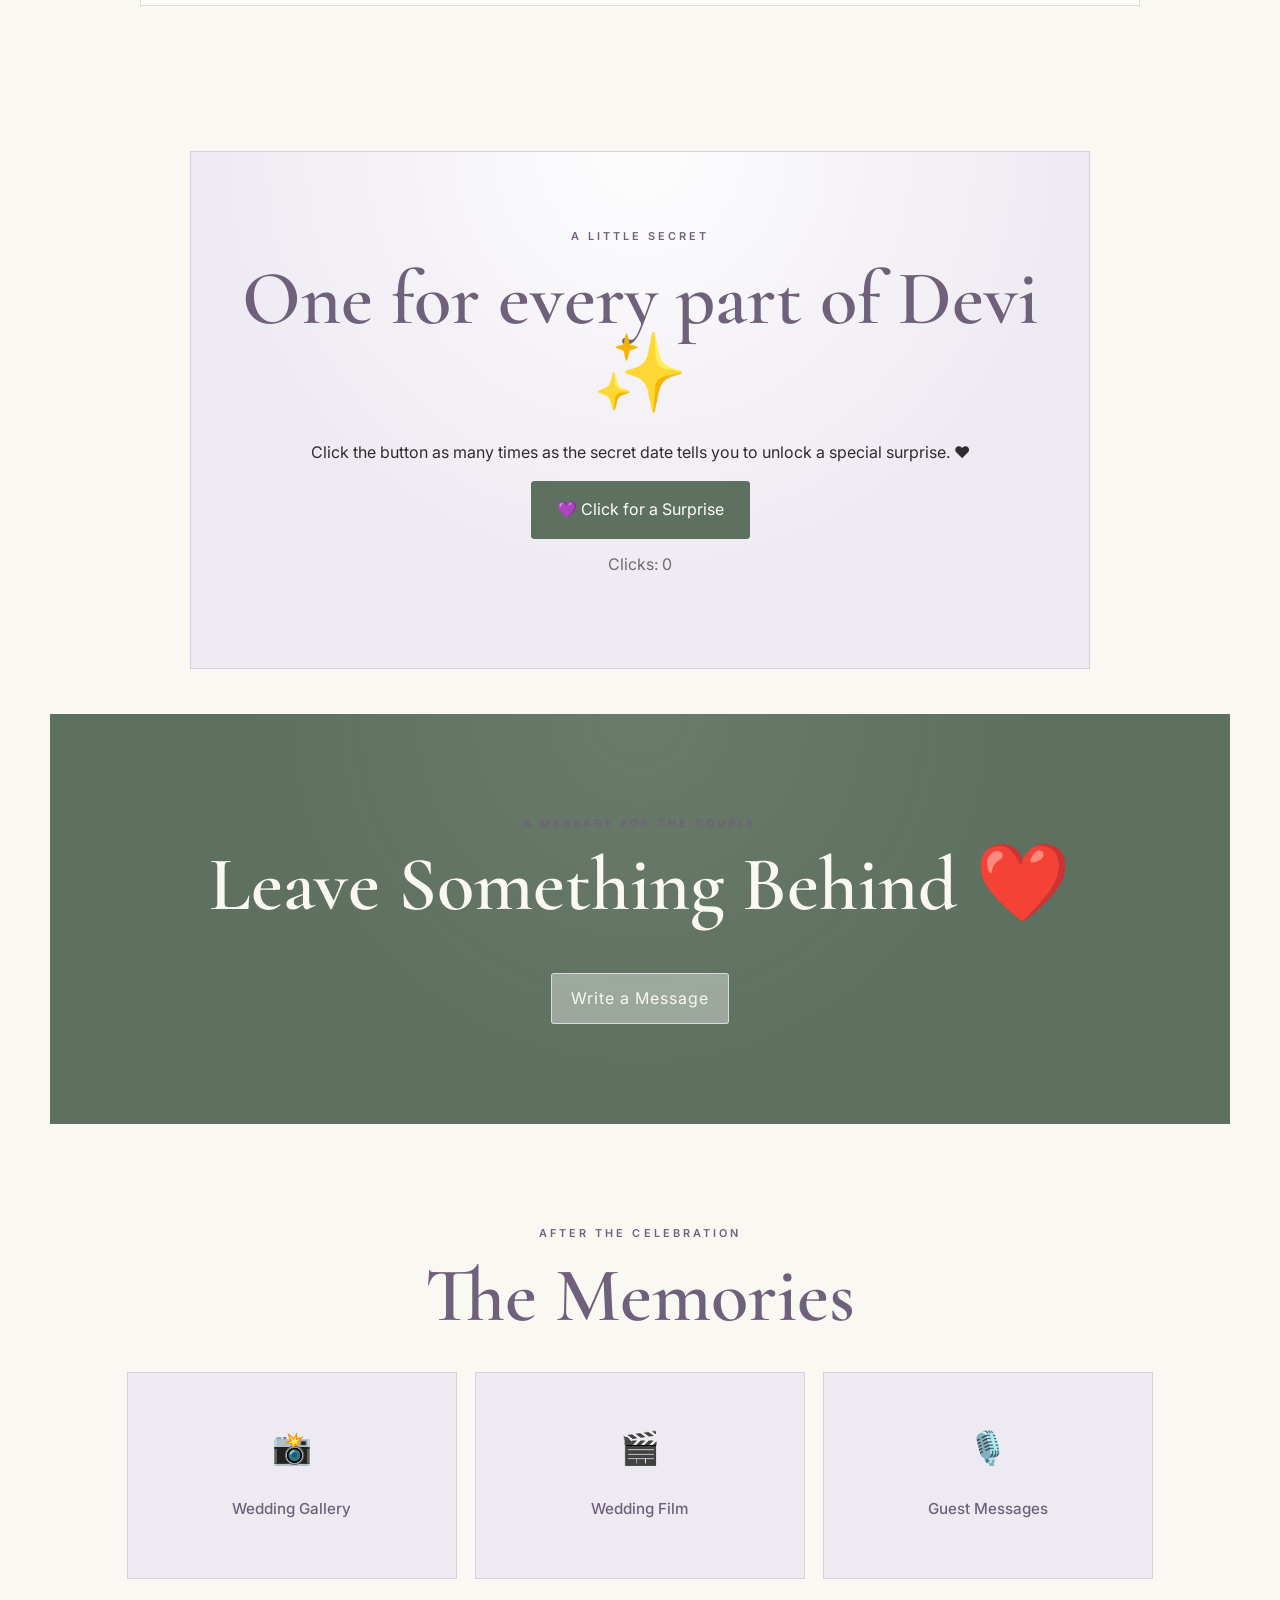
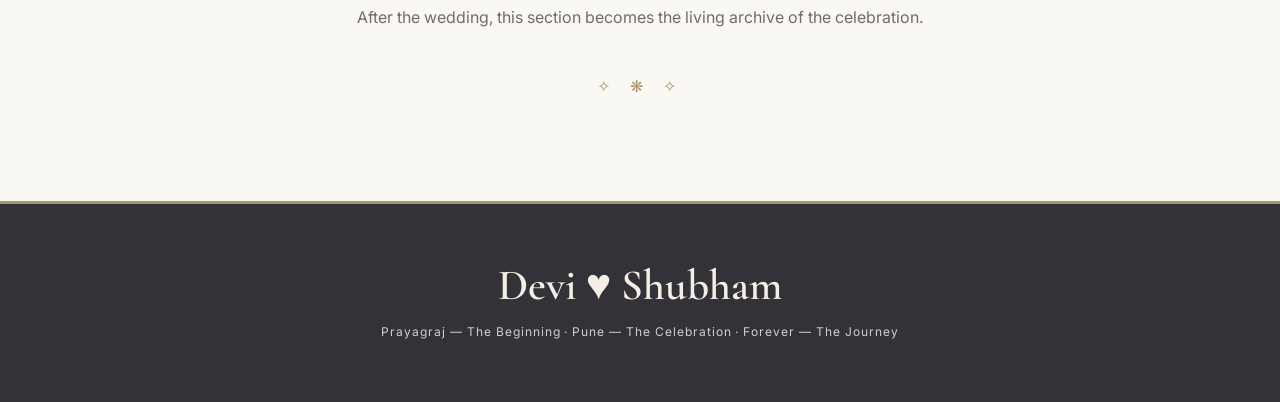
==== commit 186dccdc: "Update index.html" ====
--- a/index.html
+++ b/index.html
@@ -1,5 +1,6 @@
 <!DOCTYPE html>
 <html lang="en">
+<link rel="stylesheet" href="./style.css">
 <head>
 <meta charset="UTF-8">
 <meta name="viewport" content="width=device-width, initial-scale=1.0">
--- a/style.css
+++ b/style.css
@@ -1,95 +1,454 @@
-*{box-sizing:border-box}
-html{scroll-behavior:smooth}
-body{margin:0;color:#29242a;background:#faf8f5;font-family:Inter,sans-serif}
-h1,h2,h3{font-family:"Cormorant Garamond",serif}
-button,.btn{font:inherit;cursor:pointer}
-.hero{min-height:100vh;display:grid;place-items:center;text-align:center;position:relative;background:linear-gradient(135deg,#5b496b,#315c4b);color:white;overflow:hidden}
-.hero:before,.hero:after{content:"";position:absolute;border:1px solid rgba(255,255,255,.25);border-radius:50%;width:420px;height:420px}
-.hero:before{left:-160px;top:-120px}.hero:after{right:-170px;bottom:-150px}
-.hero-overlay{position:absolute;inset:0;background:radial-gradient(circle at center,transparent,rgba(0,0,0,.32))}
-.hero-content{position:relative;z-index:2;padding:30px}
-.hero h1{font-size:clamp(4rem,12vw,8rem);line-height:.85;margin:15px 0}
-.hero h1 span{font-size:.55em}
-.tagline{font-family:"Cormorant Garamond",serif;font-size:2rem;margin:15px}
-.subtagline{letter-spacing:3px;text-transform:uppercase;font-size:.75rem}
-.eyebrow{letter-spacing:4px;font-size:.7rem;font-weight:600;opacity:.65}
-.btn,button{border:1px solid #6b5878;background:transparent;color:inherit;padding:12px 18px;border-radius:30px;margin:6px}
-.btn{display:inline-block;text-decoration:none;color:white;border-color:rgba(255,255,255,.6);margin-top:25px}
-.section{padding:100px 7%;max-width:1200px;margin:auto;text-align:center}
-.section h2{font-size:clamp(2.7rem,6vw,5rem);margin:10px 0 25px}
-.intro{max-width:850px}
-.intro p:not(.eyebrow),.memories p{max-width:650px;margin:20px auto;line-height:1.8}
-.journey{max-width:1100px}
-.journey-line{display:flex;align-items:center;justify-content:center;gap:25px}
-.city-card{background:white;border:1px solid #e7e0d8;border-radius:22px;padding:35px;flex:1;box-shadow:0 15px 40px rgba(45,35,50,.06)}
-.city-card .number{font-size:.7rem;letter-spacing:3px;opacity:.5}
-.city-card h3{font-size:2.5rem;margin:12px}
-.city-card p{font-family:"Cormorant Garamond";font-size:1.4rem}
-.city-card button,.feature-grid button{border-color:#8c7898}
-.connector{font-size:2rem;color:#75607f}
-.details{margin-top:25px;padding:20px;border-radius:16px;background:#eee9ef}
-.countdown{background:#e9eee8;max-width:none}
-.timer{font-family:"Cormorant Garamond";font-size:clamp(2rem,6vw,4.5rem);font-weight:600;letter-spacing:2px}
-.chapters{display:flex;flex-wrap:wrap;justify-content:center;gap:10px}
-.chapters button{min-width:180px;background:white;border-color:#ded5e1}
-.chapters small{opacity:.6}
-.story-box{margin:30px auto 0;max-width:750px;min-height:90px;padding:30px;background:white;border-radius:20px;border:1px solid #e7e0d8;line-height:1.7}
-.feature-grid{display:grid;grid-template-columns:repeat(3,1fr);gap:18px}
-.feature-grid article{background:white;border:1px solid #e7e0d8;border-radius:20px;padding:30px}
-.feature-grid span{font-size:2rem}
-.feature-grid h3{font-size:1.8rem;margin:12px}
-.feature-grid p{font-size:.9rem;line-height:1.6;min-height:45px}
-.map-box{display:flex;align-items:center;gap:15px;background:#eee9ef;border-radius:25px;padding:30px}
-.map-city{flex:1;background:white;padding:30px;border-radius:18px}
-.map-city span{font-size:2rem}.route{font-size:1.3rem;color:#6b5878}.note{opacity:.6}
-.guestbook{background:#315c4b;color:white;max-width:none}
-.memories{max-width:1100px}
-.memory-grid{display:grid;grid-template-columns:repeat(3,1fr);gap:18px}
-.memory-grid div{padding:50px 20px;border-radius:20px;background:#eee9ef;font-size:2rem}
-.memory-grid span{font:500 1rem Inter}
-footer{text-align:center;background:#29242a;color:white;padding:60px 20px}
-footer h2{font-size:2.5rem}
-footer p{opacity:.65}
-.modal{display:none;position:fixed;inset:0;background:rgba(20,15,20,.65);z-index:10;place-items:center;padding:20px}
-.modal.show{display:grid}
-.modal-card{background:#faf8f5;padding:35px;border-radius:25px;max-width:500px;width:100%;position:relative;text-align:center}
-.close{position:absolute;right:15px;top:10px;border:0;font-size:1.8rem}
-input,textarea{width:100%;padding:14px;border:1px solid #ddd;border-radius:12px;margin:12px 0;font:inherit}
-textarea{min-height:150px;resize:vertical}
-.pass{margin-top:20px;padding:20px;border:2px dashed #6b5878;border-radius:15px}
-@media(max-width:800px){.journey-line,.map-box{flex-direction:column}.connector{transform:rotate(90deg)}.feature-grid,.memory-grid{grid-template-columns:1fr}.section{padding:70px 5%}.hero h1{font-size:4.2rem}}
-
-/* Devi's birthday secret surprise */
+/* DEVI & SHUBHAM — Indian heritage-inspired wedding theme
+   Palette follows the supplied reference stylesheet:
+   ivory / muted purple / sage green / antique gold.
+*/
+@import url('https://fonts.googleapis.com/css2?family=Cormorant+Garamond:wght@500;600;700&family=Inter:wght@400;500;600&display=swap');
+
+:root {
+  --ivory: #faf8f3;
+  --paper: #f2eee7;
+  --purple: #6f617c;
+  --purple-light: #8d7c99;
+  --sage: #7d8b78;
+  --green: #5e705f;
+  --ink: #302c31;
+  --muted: #716a70;
+  --line: #d9d3cc;
+  --gold: #aa936b;
+  --white: #fffefa;
+  --shadow: 0 18px 45px rgba(48, 44, 49, .09);
+}
+
+* { box-sizing: border-box; }
+html { scroll-behavior: smooth; }
+body {
+  margin: 0;
+  color: var(--ink);
+  background: var(--ivory);
+  font-family: "Inter", sans-serif;
+  line-height: 1.7;
+}
+body::selection { background: #dcd3e2; color: var(--ink); }
+h1, h2, h3 {
+  margin: 0 0 18px;
+  font-family: "Cormorant Garamond", Georgia, serif;
+  font-weight: 600;
+  line-height: 1;
+}
+h1 { font-size: clamp(3.8rem, 10vw, 7.8rem); }
+h2 { font-size: clamp(2.7rem, 6vw, 4.8rem); }
+h3 { font-size: 2rem; }
+p { margin: 0 0 15px; }
+button, input, textarea { font: inherit; }
+button { cursor: pointer; }
+button:focus-visible, a:focus-visible, input:focus-visible, textarea:focus-visible {
+  outline: 3px solid rgba(170,147,107,.55);
+  outline-offset: 3px;
+}
+a { color: inherit; text-decoration: none; }
+
+/* Hero: a ceremonial invitation card with subtle rangoli geometry */
+.hero {
+  min-height: 100svh;
+  display: grid;
+  place-items: center;
+  position: relative;
+  overflow: hidden;
+  isolation: isolate;
+  text-align: center;
+  color: var(--ink);
+  background:
+    radial-gradient(ellipse at 50% 45%, rgba(255,255,255,.94) 0 20%, transparent 58%),
+    radial-gradient(circle at 12% 18%, rgba(125,139,120,.20), transparent 28%),
+    radial-gradient(circle at 88% 82%, rgba(111,97,124,.18), transparent 30%),
+    linear-gradient(135deg, #f7f4ec, #ece8ef 52%, #edf1e9);
+}
+.hero::before {
+  content: "";
+  position: absolute;
+  inset: 22px;
+  border: 1px solid rgba(111,97,124,.35);
+  outline: 1px solid rgba(170,147,107,.35);
+  outline-offset: 7px;
+  pointer-events: none;
+  z-index: -1;
+}
+.hero::after {
+  content: "❋";
+  position: absolute;
+  z-index: -1;
+  left: 50%; top: 50%;
+  transform: translate(-50%, -50%);
+  color: rgba(111,97,124,.055);
+  font-size: min(82vw, 720px);
+  line-height: 1;
+  pointer-events: none;
+}
+.hero-overlay {
+  position: absolute;
+  inset: 0;
+  background: linear-gradient(90deg, rgba(250,248,243,.12), transparent 45%, rgba(250,248,243,.12));
+}
+.hero-content {
+  position: relative;
+  z-index: 1;
+  width: min(100%, 1000px);
+  padding: 100px 28px 80px;
+}
+.eyebrow {
+  color: var(--purple);
+  font-size: .68rem;
+  font-weight: 600;
+  letter-spacing: .28em;
+  text-transform: uppercase;
+}
+.hero .eyebrow { color: var(--green); }
+.hero h1 {
+  margin: 25px 0 18px;
+  color: var(--purple);
+  text-shadow: 0 2px 0 rgba(255,255,255,.6);
+}
+.hero h1 span { color: #a8757b; font-size: .55em; vertical-align: .12em; }
+.tagline {
+  margin: 0 0 12px;
+  color: var(--green);
+  font: 600 clamp(1.5rem, 4vw, 2.3rem)/1.1 "Cormorant Garamond", serif;
+}
+.subtagline {
+  color: var(--muted);
+  font-size: .7rem;
+  letter-spacing: .25em;
+  text-transform: uppercase;
+}
+.btn, button {
+  border: 1px solid var(--purple);
+  border-radius: 3px;
+  padding: 11px 19px;
+  color: var(--purple);
+  background: rgba(255,255,255,.38);
+  transition: .25s ease;
+}
+.btn {
+  display: inline-block;
+  margin-top: 24px;
+  letter-spacing: .06em;
+}
+.btn:hover, button:hover {
+  color: white;
+  background: var(--purple);
+  border-color: var(--purple);
+  transform: translateY(-2px);
+  box-shadow: 0 8px 20px rgba(111,97,124,.16);
+}
+
+/* Shared sections */
+.section {
+  width: min(100%, 1180px);
+  margin: auto;
+  padding: 100px 6vw;
+  text-align: center;
+}
+.section h2 { color: var(--purple); margin: 12px 0 25px; }
+.intro { max-width: 900px; padding-top: 115px; padding-bottom: 115px; }
+.intro h2 em { color: var(--green); font-weight: 500; }
+.intro p:not(.eyebrow), .memories > p:last-child {
+  max-width: 680px;
+  margin: 20px auto 0;
+  color: var(--muted);
+}
+
+/* Two-city journey */
+.journey {
+  max-width: none;
+  background:
+    radial-gradient(circle at 50% 0, rgba(170,147,107,.10), transparent 45%),
+    linear-gradient(180deg, #f3f0e9, #faf8f3);
+  border-top: 1px solid var(--line);
+  border-bottom: 1px solid var(--line);
+}
+.journey > .eyebrow, .journey > h2 { max-width: 1050px; margin-left: auto; margin-right: auto; }
+.journey-line {
+  display: flex;
+  align-items: stretch;
+  justify-content: center;
+  gap: 20px;
+  max-width: 1000px;
+  margin: 45px auto 0;
+}
+.city-card {
+  flex: 1;
+  position: relative;
+  overflow: hidden;
+  padding: 42px 30px;
+  background: rgba(255,254,250,.82);
+  border: 1px solid var(--line);
+  box-shadow: var(--shadow);
+}
+.city-card::before {
+  content: "✥";
+  position: absolute;
+  top: 8px; right: 15px;
+  color: rgba(170,147,107,.28);
+  font-size: 2rem;
+}
+.city-card .number { color: var(--gold); font-size: .7rem; letter-spacing: .25em; }
+.city-card h3 { margin: 18px 0 8px; color: var(--purple); font-size: 2.4rem; letter-spacing: .08em; }
+.city-card p { color: var(--green); font: 500 1.45rem "Cormorant Garamond", serif; }
+.city-card strong { display: block; margin: 20px 0 8px; font-size: .82rem; }
+.city-card button { margin-top: 10px; }
+.connector { align-self: center; color: var(--gold); font-size: 2rem; }
+.details {
+  width: min(100%, 760px);
+  margin: 28px auto 0;
+  padding: 24px;
+  color: var(--green);
+  background: #e9ede7;
+  border: 1px solid #d5ded3;
+  line-height: 1.9;
+}
+
+/* Countdown and story chapters */
+.countdown {
+  max-width: none;
+  background: linear-gradient(120deg, #eeebf1, #f6f3ec);
+  border-bottom: 1px solid var(--line);
+}
+.countdown h2 { color: var(--purple); }
+.timer {
+  display: inline-block;
+  margin-top: 18px;
+  padding: 22px 30px;
+  color: var(--green);
+  background: rgba(255,254,250,.68);
+  border: 1px solid #d8d0de;
+  font: 600 clamp(1.8rem, 5vw, 3.5rem) "Cormorant Garamond", serif;
+  letter-spacing: .04em;
+}
+.chapters {
+  display: flex;
+  flex-wrap: wrap;
+  justify-content: center;
+  gap: 12px;
+  margin-top: 35px;
+}
+.chapters button {
+  min-width: 175px;
+  padding: 18px 22px;
+  background: var(--white);
+  border-color: var(--line);
+}
+.chapters small { color: var(--muted); }
+.story-box {
+  max-width: 760px;
+  min-height: 90px;
+  margin: 28px auto 0;
+  padding: 28px;
+  background: #edf1eb;
+  border: 1px solid #d6dfd4;
+  color: var(--green);
+  line-height: 1.8;
+}
+
+/* Wedding features */
+.feature-grid {
+  display: grid;
+  grid-template-columns: repeat(3, minmax(0, 1fr));
+  gap: 18px;
+  margin-top: 42px;
+}
+.feature-grid article {
+  position: relative;
+  padding: 32px 24px;
+  background: var(--white);
+  border: 1px solid var(--line);
+  box-shadow: 0 10px 28px rgba(48,44,49,.045);
+  transition: transform .25s, box-shadow .25s;
+}
+.feature-grid article::after {
+  content: "";
+  position: absolute;
+  inset: 8px;
+  border: 1px solid rgba(170,147,107,.20);
+  pointer-events: none;
+}
+.feature-grid article:hover { transform: translateY(-5px); box-shadow: var(--shadow); }
+.feature-grid article > span { display: block; font-size: 2rem; }
+.feature-grid h3 { margin: 14px 0 10px; color: var(--purple); font-size: 1.9rem; }
+.feature-grid p { min-height: 48px; color: var(--muted); font-size: .88rem; }
+.feature-grid button { position: relative; z-index: 1; }
+
+/* Travel map cards */
+.travel { max-width: none; background: #f1f4ef; }
+.travel > h2 { color: var(--green); }
+.map-box {
+  display: flex;
+  align-items: center;
+  gap: 18px;
+  max-width: 1000px;
+  margin: 40px auto 0;
+  padding: 24px;
+  background: rgba(255,254,250,.65);
+  border: 1px solid #d6dfd4;
+}
+.map-city {
+  flex: 1;
+  padding: 28px 20px;
+  background: var(--white);
+  border: 1px solid var(--line);
+}
+.map-city > span { font-size: 1.7rem; }
+.map-city h3 { margin: 10px 0; color: var(--purple); font-size: 1.8rem; }
+.map-city p { color: var(--muted); }
+.route { color: var(--gold); font-size: 1.15rem; letter-spacing: .08em; }
+.note { margin-top: 20px; color: var(--muted); font-size: .85rem; }
+
+/* Birthday surprise */
 .birthday-secret {
+  max-width: 900px;
+  margin: 45px auto;
+  padding: 75px 25px;
+  background:
+    radial-gradient(circle at 50% 0, rgba(255,255,255,.9), transparent 65%),
+    #eeeaf2;
+  border: 1px solid #d8d0de;
   text-align: center;
-  padding: 70px 20px;
-  margin: 30px auto;
-  max-width: 850px;
-  background: #eee9ef;
-  border-radius: 24px;
-}
-.birthday-secret h2 { color: #5b496b; }
+}
+.birthday-secret h2 { color: var(--purple); }
 .birthday-secret button {
-  background: #5b496b;
+  padding: 14px 25px;
   color: white;
-  border: none;
-  padding: 15px 25px;
-  border-radius: 30px;
-  cursor: pointer;
-  transition: transform 0.2s ease;
-}
-.birthday-secret button:hover { transform: scale(1.05); }
+  background: var(--green);
+  border-color: var(--green);
+}
+.birthday-secret button:hover { background: var(--purple); border-color: var(--purple); }
 .birthday-secret button:disabled { opacity: .8; cursor: default; }
+#birthdayCounter { margin-top: 12px; color: var(--muted); }
 .birthday-surprise {
+  max-width: 620px;
   margin: 25px auto 0;
-  padding: 25px;
-  max-width: 600px;
-  background: #fffdf8;
-  border: 1px solid #c8b6d4;
-  border-radius: 18px;
-  animation: revealSurprise 0.7s ease;
-}
+  padding: 28px;
+  background: var(--white);
+  border: 1px solid #d8cdaF;
+  animation: revealSurprise .7s ease;
+}
+.birthday-surprise h3 { color: var(--green); }
 @keyframes revealSurprise {
-  from { opacity: 0; transform: translateY(15px); }
+  from { opacity: 0; transform: translateY(14px); }
   to { opacity: 1; transform: translateY(0); }
 }
+
+/* Guestbook and memories */
+.guestbook {
+  max-width: none;
+  color: var(--ivory);
+  background:
+    radial-gradient(circle at 50% 0, rgba(255,255,255,.08), transparent 55%),
+    var(--green);
+}
+.guestbook h2 { color: var(--ivory); }
+.guestbook .btn { color: var(--ivory); border-color: rgba(255,255,255,.6); }
+.guestbook .btn:hover { color: var(--green); background: var(--ivory); }
+.memory-grid {
+  display: grid;
+  grid-template-columns: repeat(3, minmax(0, 1fr));
+  gap: 18px;
+  margin: 38px 0 25px;
+}
+.memory-grid div {
+  padding: 48px 18px;
+  color: var(--purple);
+  background: #eeeaf2;
+  border: 1px solid #d8d0de;
+  font-size: 2rem;
+}
+.memory-grid span { font: 500 .95rem "Inter", sans-serif; }
+footer {
+  padding: 60px 20px;
+  color: var(--ivory);
+  background: #343239;
+  text-align: center;
+  border-top: 3px solid var(--gold);
+}
+footer h2 { margin-bottom: 15px; color: #f5eee4; font-size: 2.7rem; }
+footer p { max-width: 760px; margin: auto; color: #d4cdd0; font-size: .75rem; letter-spacing: .08em; }
+
+/* Modals */
+.modal {
+  display: none;
+  position: fixed;
+  inset: 0;
+  z-index: 50;
+  place-items: center;
+  padding: 20px;
+  background: rgba(35,31,37,.68);
+  backdrop-filter: blur(5px);
+}
+.modal.show { display: grid; }
+.modal-card {
+  position: relative;
+  width: min(100%, 510px);
+  max-height: 90vh;
+  overflow: auto;
+  padding: 42px 30px 32px;
+  color: var(--ink);
+  background: var(--ivory);
+  border: 1px solid var(--gold);
+  box-shadow: 0 25px 80px rgba(0,0,0,.22);
+  text-align: center;
+}
+.modal-card h2 { color: var(--purple); font-size: 2.5rem; }
+.close {
+  position: absolute;
+  top: 8px; right: 12px;
+  border: 0;
+  background: transparent;
+  color: var(--muted);
+  font-size: 1.8rem;
+}
+input, textarea {
+  width: 100%;
+  margin: 12px 0;
+  padding: 14px 15px;
+  color: var(--ink);
+  background: var(--white);
+  border: 1px solid var(--line);
+  border-radius: 0;
+}
+textarea { min-height: 145px; resize: vertical; }
+.pass {
+  margin-top: 20px;
+  padding: 24px;
+  color: var(--green);
+  background: #edf1eb;
+  border: 1px dashed var(--gold);
+}
+.pass h3 { color: var(--purple); }
+
+/* Small ornamental separators */
+.intro::after, .features::after, .memories::after {
+  content: "✧  ❋  ✧";
+  display: block;
+  margin: 42px auto 0;
+  color: var(--gold);
+  letter-spacing: .5em;
+}
+@media (max-width: 800px) {
+  .section { padding: 76px 5vw; }
+  .journey-line, .map-box { flex-direction: column; }
+  .city-card, .map-city { width: 100%; }
+  .connector { transform: rotate(90deg); line-height: 1; }
+  .feature-grid { grid-template-columns: repeat(2, minmax(0,1fr)); }
+  .route { transform: rotate(90deg); margin: 10px 0; }
+  .memory-grid { grid-template-columns: 1fr; }
+}
+@media (max-width: 520px) {
+  .hero::before { inset: 13px; outline-offset: 4px; }
+  .hero-content { padding: 75px 24px 55px; }
+  .hero h1 { font-size: clamp(3.2rem, 14vw, 4.4rem); }
+  .subtagline { font-size: .62rem; letter-spacing: .16em; }
+  .feature-grid { grid-template-columns: 1fr; }
+  .chapters button { width: 100%; }
+  .timer { padding: 18px 12px; font-size: 1.7rem; }
+  .birthday-secret { margin: 25px 5vw; }
+  footer p { line-height: 1.8; }
+}
--- a/style.css
+++ b/style.css
@@ -1,95 +1,454 @@
-*{box-sizing:border-box}
-html{scroll-behavior:smooth}
-body{margin:0;color:#29242a;background:#faf8f5;font-family:Inter,sans-serif}
-h1,h2,h3{font-family:"Cormorant Garamond",serif}
-button,.btn{font:inherit;cursor:pointer}
-.hero{min-height:100vh;display:grid;place-items:center;text-align:center;position:relative;background:linear-gradient(135deg,#5b496b,#315c4b);color:white;overflow:hidden}
-.hero:before,.hero:after{content:"";position:absolute;border:1px solid rgba(255,255,255,.25);border-radius:50%;width:420px;height:420px}
-.hero:before{left:-160px;top:-120px}.hero:after{right:-170px;bottom:-150px}
-.hero-overlay{position:absolute;inset:0;background:radial-gradient(circle at center,transparent,rgba(0,0,0,.32))}
-.hero-content{position:relative;z-index:2;padding:30px}
-.hero h1{font-size:clamp(4rem,12vw,8rem);line-height:.85;margin:15px 0}
-.hero h1 span{font-size:.55em}
-.tagline{font-family:"Cormorant Garamond",serif;font-size:2rem;margin:15px}
-.subtagline{letter-spacing:3px;text-transform:uppercase;font-size:.75rem}
-.eyebrow{letter-spacing:4px;font-size:.7rem;font-weight:600;opacity:.65}
-.btn,button{border:1px solid #6b5878;background:transparent;color:inherit;padding:12px 18px;border-radius:30px;margin:6px}
-.btn{display:inline-block;text-decoration:none;color:white;border-color:rgba(255,255,255,.6);margin-top:25px}
-.section{padding:100px 7%;max-width:1200px;margin:auto;text-align:center}
-.section h2{font-size:clamp(2.7rem,6vw,5rem);margin:10px 0 25px}
-.intro{max-width:850px}
-.intro p:not(.eyebrow),.memories p{max-width:650px;margin:20px auto;line-height:1.8}
-.journey{max-width:1100px}
-.journey-line{display:flex;align-items:center;justify-content:center;gap:25px}
-.city-card{background:white;border:1px solid #e7e0d8;border-radius:22px;padding:35px;flex:1;box-shadow:0 15px 40px rgba(45,35,50,.06)}
-.city-card .number{font-size:.7rem;letter-spacing:3px;opacity:.5}
-.city-card h3{font-size:2.5rem;margin:12px}
-.city-card p{font-family:"Cormorant Garamond";font-size:1.4rem}
-.city-card button,.feature-grid button{border-color:#8c7898}
-.connector{font-size:2rem;color:#75607f}
-.details{margin-top:25px;padding:20px;border-radius:16px;background:#eee9ef}
-.countdown{background:#e9eee8;max-width:none}
-.timer{font-family:"Cormorant Garamond";font-size:clamp(2rem,6vw,4.5rem);font-weight:600;letter-spacing:2px}
-.chapters{display:flex;flex-wrap:wrap;justify-content:center;gap:10px}
-.chapters button{min-width:180px;background:white;border-color:#ded5e1}
-.chapters small{opacity:.6}
-.story-box{margin:30px auto 0;max-width:750px;min-height:90px;padding:30px;background:white;border-radius:20px;border:1px solid #e7e0d8;line-height:1.7}
-.feature-grid{display:grid;grid-template-columns:repeat(3,1fr);gap:18px}
-.feature-grid article{background:white;border:1px solid #e7e0d8;border-radius:20px;padding:30px}
-.feature-grid span{font-size:2rem}
-.feature-grid h3{font-size:1.8rem;margin:12px}
-.feature-grid p{font-size:.9rem;line-height:1.6;min-height:45px}
-.map-box{display:flex;align-items:center;gap:15px;background:#eee9ef;border-radius:25px;padding:30px}
-.map-city{flex:1;background:white;padding:30px;border-radius:18px}
-.map-city span{font-size:2rem}.route{font-size:1.3rem;color:#6b5878}.note{opacity:.6}
-.guestbook{background:#315c4b;color:white;max-width:none}
-.memories{max-width:1100px}
-.memory-grid{display:grid;grid-template-columns:repeat(3,1fr);gap:18px}
-.memory-grid div{padding:50px 20px;border-radius:20px;background:#eee9ef;font-size:2rem}
-.memory-grid span{font:500 1rem Inter}
-footer{text-align:center;background:#29242a;color:white;padding:60px 20px}
-footer h2{font-size:2.5rem}
-footer p{opacity:.65}
-.modal{display:none;position:fixed;inset:0;background:rgba(20,15,20,.65);z-index:10;place-items:center;padding:20px}
-.modal.show{display:grid}
-.modal-card{background:#faf8f5;padding:35px;border-radius:25px;max-width:500px;width:100%;position:relative;text-align:center}
-.close{position:absolute;right:15px;top:10px;border:0;font-size:1.8rem}
-input,textarea{width:100%;padding:14px;border:1px solid #ddd;border-radius:12px;margin:12px 0;font:inherit}
-textarea{min-height:150px;resize:vertical}
-.pass{margin-top:20px;padding:20px;border:2px dashed #6b5878;border-radius:15px}
-@media(max-width:800px){.journey-line,.map-box{flex-direction:column}.connector{transform:rotate(90deg)}.feature-grid,.memory-grid{grid-template-columns:1fr}.section{padding:70px 5%}.hero h1{font-size:4.2rem}}
-
-/* Devi's birthday secret surprise */
+/* DEVI & SHUBHAM — Indian heritage-inspired wedding theme
+   Palette follows the supplied reference stylesheet:
+   ivory / muted purple / sage green / antique gold.
+*/
+@import url('https://fonts.googleapis.com/css2?family=Cormorant+Garamond:wght@500;600;700&family=Inter:wght@400;500;600&display=swap');
+
+:root {
+  --ivory: #faf8f3;
+  --paper: #f2eee7;
+  --purple: #6f617c;
+  --purple-light: #8d7c99;
+  --sage: #7d8b78;
+  --green: #5e705f;
+  --ink: #302c31;
+  --muted: #716a70;
+  --line: #d9d3cc;
+  --gold: #aa936b;
+  --white: #fffefa;
+  --shadow: 0 18px 45px rgba(48, 44, 49, .09);
+}
+
+* { box-sizing: border-box; }
+html { scroll-behavior: smooth; }
+body {
+  margin: 0;
+  color: var(--ink);
+  background: var(--ivory);
+  font-family: "Inter", sans-serif;
+  line-height: 1.7;
+}
+body::selection { background: #dcd3e2; color: var(--ink); }
+h1, h2, h3 {
+  margin: 0 0 18px;
+  font-family: "Cormorant Garamond", Georgia, serif;
+  font-weight: 600;
+  line-height: 1;
+}
+h1 { font-size: clamp(3.8rem, 10vw, 7.8rem); }
+h2 { font-size: clamp(2.7rem, 6vw, 4.8rem); }
+h3 { font-size: 2rem; }
+p { margin: 0 0 15px; }
+button, input, textarea { font: inherit; }
+button { cursor: pointer; }
+button:focus-visible, a:focus-visible, input:focus-visible, textarea:focus-visible {
+  outline: 3px solid rgba(170,147,107,.55);
+  outline-offset: 3px;
+}
+a { color: inherit; text-decoration: none; }
+
+/* Hero: a ceremonial invitation card with subtle rangoli geometry */
+.hero {
+  min-height: 100svh;
+  display: grid;
+  place-items: center;
+  position: relative;
+  overflow: hidden;
+  isolation: isolate;
+  text-align: center;
+  color: var(--ink);
+  background:
+    radial-gradient(ellipse at 50% 45%, rgba(255,255,255,.94) 0 20%, transparent 58%),
+    radial-gradient(circle at 12% 18%, rgba(125,139,120,.20), transparent 28%),
+    radial-gradient(circle at 88% 82%, rgba(111,97,124,.18), transparent 30%),
+    linear-gradient(135deg, #f7f4ec, #ece8ef 52%, #edf1e9);
+}
+.hero::before {
+  content: "";
+  position: absolute;
+  inset: 22px;
+  border: 1px solid rgba(111,97,124,.35);
+  outline: 1px solid rgba(170,147,107,.35);
+  outline-offset: 7px;
+  pointer-events: none;
+  z-index: -1;
+}
+.hero::after {
+  content: "❋";
+  position: absolute;
+  z-index: -1;
+  left: 50%; top: 50%;
+  transform: translate(-50%, -50%);
+  color: rgba(111,97,124,.055);
+  font-size: min(82vw, 720px);
+  line-height: 1;
+  pointer-events: none;
+}
+.hero-overlay {
+  position: absolute;
+  inset: 0;
+  background: linear-gradient(90deg, rgba(250,248,243,.12), transparent 45%, rgba(250,248,243,.12));
+}
+.hero-content {
+  position: relative;
+  z-index: 1;
+  width: min(100%, 1000px);
+  padding: 100px 28px 80px;
+}
+.eyebrow {
+  color: var(--purple);
+  font-size: .68rem;
+  font-weight: 600;
+  letter-spacing: .28em;
+  text-transform: uppercase;
+}
+.hero .eyebrow { color: var(--green); }
+.hero h1 {
+  margin: 25px 0 18px;
+  color: var(--purple);
+  text-shadow: 0 2px 0 rgba(255,255,255,.6);
+}
+.hero h1 span { color: #a8757b; font-size: .55em; vertical-align: .12em; }
+.tagline {
+  margin: 0 0 12px;
+  color: var(--green);
+  font: 600 clamp(1.5rem, 4vw, 2.3rem)/1.1 "Cormorant Garamond", serif;
+}
+.subtagline {
+  color: var(--muted);
+  font-size: .7rem;
+  letter-spacing: .25em;
+  text-transform: uppercase;
+}
+.btn, button {
+  border: 1px solid var(--purple);
+  border-radius: 3px;
+  padding: 11px 19px;
+  color: var(--purple);
+  background: rgba(255,255,255,.38);
+  transition: .25s ease;
+}
+.btn {
+  display: inline-block;
+  margin-top: 24px;
+  letter-spacing: .06em;
+}
+.btn:hover, button:hover {
+  color: white;
+  background: var(--purple);
+  border-color: var(--purple);
+  transform: translateY(-2px);
+  box-shadow: 0 8px 20px rgba(111,97,124,.16);
+}
+
+/* Shared sections */
+.section {
+  width: min(100%, 1180px);
+  margin: auto;
+  padding: 100px 6vw;
+  text-align: center;
+}
+.section h2 { color: var(--purple); margin: 12px 0 25px; }
+.intro { max-width: 900px; padding-top: 115px; padding-bottom: 115px; }
+.intro h2 em { color: var(--green); font-weight: 500; }
+.intro p:not(.eyebrow), .memories > p:last-child {
+  max-width: 680px;
+  margin: 20px auto 0;
+  color: var(--muted);
+}
+
+/* Two-city journey */
+.journey {
+  max-width: none;
+  background:
+    radial-gradient(circle at 50% 0, rgba(170,147,107,.10), transparent 45%),
+    linear-gradient(180deg, #f3f0e9, #faf8f3);
+  border-top: 1px solid var(--line);
+  border-bottom: 1px solid var(--line);
+}
+.journey > .eyebrow, .journey > h2 { max-width: 1050px; margin-left: auto; margin-right: auto; }
+.journey-line {
+  display: flex;
+  align-items: stretch;
+  justify-content: center;
+  gap: 20px;
+  max-width: 1000px;
+  margin: 45px auto 0;
+}
+.city-card {
+  flex: 1;
+  position: relative;
+  overflow: hidden;
+  padding: 42px 30px;
+  background: rgba(255,254,250,.82);
+  border: 1px solid var(--line);
+  box-shadow: var(--shadow);
+}
+.city-card::before {
+  content: "✥";
+  position: absolute;
+  top: 8px; right: 15px;
+  color: rgba(170,147,107,.28);
+  font-size: 2rem;
+}
+.city-card .number { color: var(--gold); font-size: .7rem; letter-spacing: .25em; }
+.city-card h3 { margin: 18px 0 8px; color: var(--purple); font-size: 2.4rem; letter-spacing: .08em; }
+.city-card p { color: var(--green); font: 500 1.45rem "Cormorant Garamond", serif; }
+.city-card strong { display: block; margin: 20px 0 8px; font-size: .82rem; }
+.city-card button { margin-top: 10px; }
+.connector { align-self: center; color: var(--gold); font-size: 2rem; }
+.details {
+  width: min(100%, 760px);
+  margin: 28px auto 0;
+  padding: 24px;
+  color: var(--green);
+  background: #e9ede7;
+  border: 1px solid #d5ded3;
+  line-height: 1.9;
+}
+
+/* Countdown and story chapters */
+.countdown {
+  max-width: none;
+  background: linear-gradient(120deg, #eeebf1, #f6f3ec);
+  border-bottom: 1px solid var(--line);
+}
+.countdown h2 { color: var(--purple); }
+.timer {
+  display: inline-block;
+  margin-top: 18px;
+  padding: 22px 30px;
+  color: var(--green);
+  background: rgba(255,254,250,.68);
+  border: 1px solid #d8d0de;
+  font: 600 clamp(1.8rem, 5vw, 3.5rem) "Cormorant Garamond", serif;
+  letter-spacing: .04em;
+}
+.chapters {
+  display: flex;
+  flex-wrap: wrap;
+  justify-content: center;
+  gap: 12px;
+  margin-top: 35px;
+}
+.chapters button {
+  min-width: 175px;
+  padding: 18px 22px;
+  background: var(--white);
+  border-color: var(--line);
+}
+.chapters small { color: var(--muted); }
+.story-box {
+  max-width: 760px;
+  min-height: 90px;
+  margin: 28px auto 0;
+  padding: 28px;
+  background: #edf1eb;
+  border: 1px solid #d6dfd4;
+  color: var(--green);
+  line-height: 1.8;
+}
+
+/* Wedding features */
+.feature-grid {
+  display: grid;
+  grid-template-columns: repeat(3, minmax(0, 1fr));
+  gap: 18px;
+  margin-top: 42px;
+}
+.feature-grid article {
+  position: relative;
+  padding: 32px 24px;
+  background: var(--white);
+  border: 1px solid var(--line);
+  box-shadow: 0 10px 28px rgba(48,44,49,.045);
+  transition: transform .25s, box-shadow .25s;
+}
+.feature-grid article::after {
+  content: "";
+  position: absolute;
+  inset: 8px;
+  border: 1px solid rgba(170,147,107,.20);
+  pointer-events: none;
+}
+.feature-grid article:hover { transform: translateY(-5px); box-shadow: var(--shadow); }
+.feature-grid article > span { display: block; font-size: 2rem; }
+.feature-grid h3 { margin: 14px 0 10px; color: var(--purple); font-size: 1.9rem; }
+.feature-grid p { min-height: 48px; color: var(--muted); font-size: .88rem; }
+.feature-grid button { position: relative; z-index: 1; }
+
+/* Travel map cards */
+.travel { max-width: none; background: #f1f4ef; }
+.travel > h2 { color: var(--green); }
+.map-box {
+  display: flex;
+  align-items: center;
+  gap: 18px;
+  max-width: 1000px;
+  margin: 40px auto 0;
+  padding: 24px;
+  background: rgba(255,254,250,.65);
+  border: 1px solid #d6dfd4;
+}
+.map-city {
+  flex: 1;
+  padding: 28px 20px;
+  background: var(--white);
+  border: 1px solid var(--line);
+}
+.map-city > span { font-size: 1.7rem; }
+.map-city h3 { margin: 10px 0; color: var(--purple); font-size: 1.8rem; }
+.map-city p { color: var(--muted); }
+.route { color: var(--gold); font-size: 1.15rem; letter-spacing: .08em; }
+.note { margin-top: 20px; color: var(--muted); font-size: .85rem; }
+
+/* Birthday surprise */
 .birthday-secret {
+  max-width: 900px;
+  margin: 45px auto;
+  padding: 75px 25px;
+  background:
+    radial-gradient(circle at 50% 0, rgba(255,255,255,.9), transparent 65%),
+    #eeeaf2;
+  border: 1px solid #d8d0de;
   text-align: center;
-  padding: 70px 20px;
-  margin: 30px auto;
-  max-width: 850px;
-  background: #eee9ef;
-  border-radius: 24px;
-}
-.birthday-secret h2 { color: #5b496b; }
+}
+.birthday-secret h2 { color: var(--purple); }
 .birthday-secret button {
-  background: #5b496b;
+  padding: 14px 25px;
   color: white;
-  border: none;
-  padding: 15px 25px;
-  border-radius: 30px;
-  cursor: pointer;
-  transition: transform 0.2s ease;
-}
-.birthday-secret button:hover { transform: scale(1.05); }
+  background: var(--green);
+  border-color: var(--green);
+}
+.birthday-secret button:hover { background: var(--purple); border-color: var(--purple); }
 .birthday-secret button:disabled { opacity: .8; cursor: default; }
+#birthdayCounter { margin-top: 12px; color: var(--muted); }
 .birthday-surprise {
+  max-width: 620px;
   margin: 25px auto 0;
-  padding: 25px;
-  max-width: 600px;
-  background: #fffdf8;
-  border: 1px solid #c8b6d4;
-  border-radius: 18px;
-  animation: revealSurprise 0.7s ease;
-}
+  padding: 28px;
+  background: var(--white);
+  border: 1px solid #d8cdaF;
+  animation: revealSurprise .7s ease;
+}
+.birthday-surprise h3 { color: var(--green); }
 @keyframes revealSurprise {
-  from { opacity: 0; transform: translateY(15px); }
+  from { opacity: 0; transform: translateY(14px); }
   to { opacity: 1; transform: translateY(0); }
 }
+
+/* Guestbook and memories */
+.guestbook {
+  max-width: none;
+  color: var(--ivory);
+  background:
+    radial-gradient(circle at 50% 0, rgba(255,255,255,.08), transparent 55%),
+    var(--green);
+}
+.guestbook h2 { color: var(--ivory); }
+.guestbook .btn { color: var(--ivory); border-color: rgba(255,255,255,.6); }
+.guestbook .btn:hover { color: var(--green); background: var(--ivory); }
+.memory-grid {
+  display: grid;
+  grid-template-columns: repeat(3, minmax(0, 1fr));
+  gap: 18px;
+  margin: 38px 0 25px;
+}
+.memory-grid div {
+  padding: 48px 18px;
+  color: var(--purple);
+  background: #eeeaf2;
+  border: 1px solid #d8d0de;
+  font-size: 2rem;
+}
+.memory-grid span { font: 500 .95rem "Inter", sans-serif; }
+footer {
+  padding: 60px 20px;
+  color: var(--ivory);
+  background: #343239;
+  text-align: center;
+  border-top: 3px solid var(--gold);
+}
+footer h2 { margin-bottom: 15px; color: #f5eee4; font-size: 2.7rem; }
+footer p { max-width: 760px; margin: auto; color: #d4cdd0; font-size: .75rem; letter-spacing: .08em; }
+
+/* Modals */
+.modal {
+  display: none;
+  position: fixed;
+  inset: 0;
+  z-index: 50;
+  place-items: center;
+  padding: 20px;
+  background: rgba(35,31,37,.68);
+  backdrop-filter: blur(5px);
+}
+.modal.show { display: grid; }
+.modal-card {
+  position: relative;
+  width: min(100%, 510px);
+  max-height: 90vh;
+  overflow: auto;
+  padding: 42px 30px 32px;
+  color: var(--ink);
+  background: var(--ivory);
+  border: 1px solid var(--gold);
+  box-shadow: 0 25px 80px rgba(0,0,0,.22);
+  text-align: center;
+}
+.modal-card h2 { color: var(--purple); font-size: 2.5rem; }
+.close {
+  position: absolute;
+  top: 8px; right: 12px;
+  border: 0;
+  background: transparent;
+  color: var(--muted);
+  font-size: 1.8rem;
+}
+input, textarea {
+  width: 100%;
+  margin: 12px 0;
+  padding: 14px 15px;
+  color: var(--ink);
+  background: var(--white);
+  border: 1px solid var(--line);
+  border-radius: 0;
+}
+textarea { min-height: 145px; resize: vertical; }
+.pass {
+  margin-top: 20px;
+  padding: 24px;
+  color: var(--green);
+  background: #edf1eb;
+  border: 1px dashed var(--gold);
+}
+.pass h3 { color: var(--purple); }
+
+/* Small ornamental separators */
+.intro::after, .features::after, .memories::after {
+  content: "✧  ❋  ✧";
+  display: block;
+  margin: 42px auto 0;
+  color: var(--gold);
+  letter-spacing: .5em;
+}
+@media (max-width: 800px) {
+  .section { padding: 76px 5vw; }
+  .journey-line, .map-box { flex-direction: column; }
+  .city-card, .map-city { width: 100%; }
+  .connector { transform: rotate(90deg); line-height: 1; }
+  .feature-grid { grid-template-columns: repeat(2, minmax(0,1fr)); }
+  .route { transform: rotate(90deg); margin: 10px 0; }
+  .memory-grid { grid-template-columns: 1fr; }
+}
+@media (max-width: 520px) {
+  .hero::before { inset: 13px; outline-offset: 4px; }
+  .hero-content { padding: 75px 24px 55px; }
+  .hero h1 { font-size: clamp(3.2rem, 14vw, 4.4rem); }
+  .subtagline { font-size: .62rem; letter-spacing: .16em; }
+  .feature-grid { grid-template-columns: 1fr; }
+  .chapters button { width: 100%; }
+  .timer { padding: 18px 12px; font-size: 1.7rem; }
+  .birthday-secret { margin: 25px 5vw; }
+  footer p { line-height: 1.8; }
+}
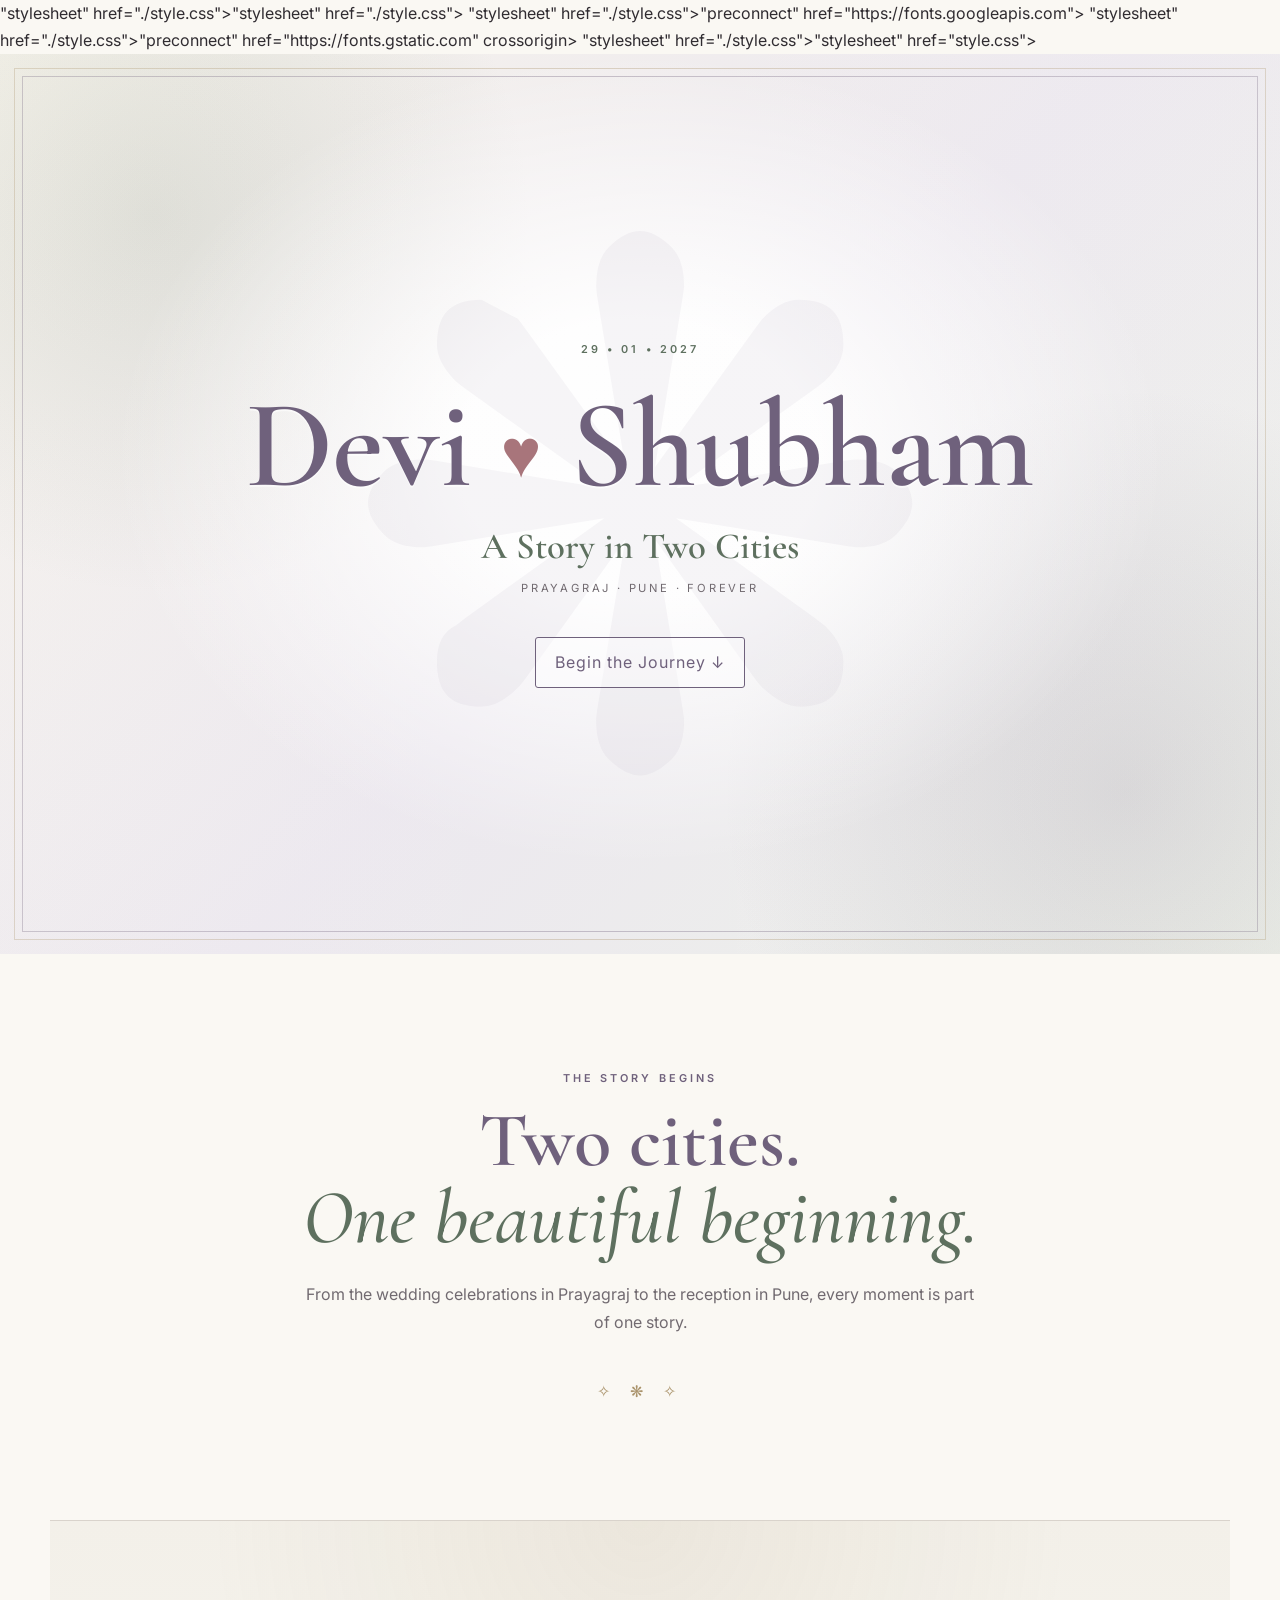
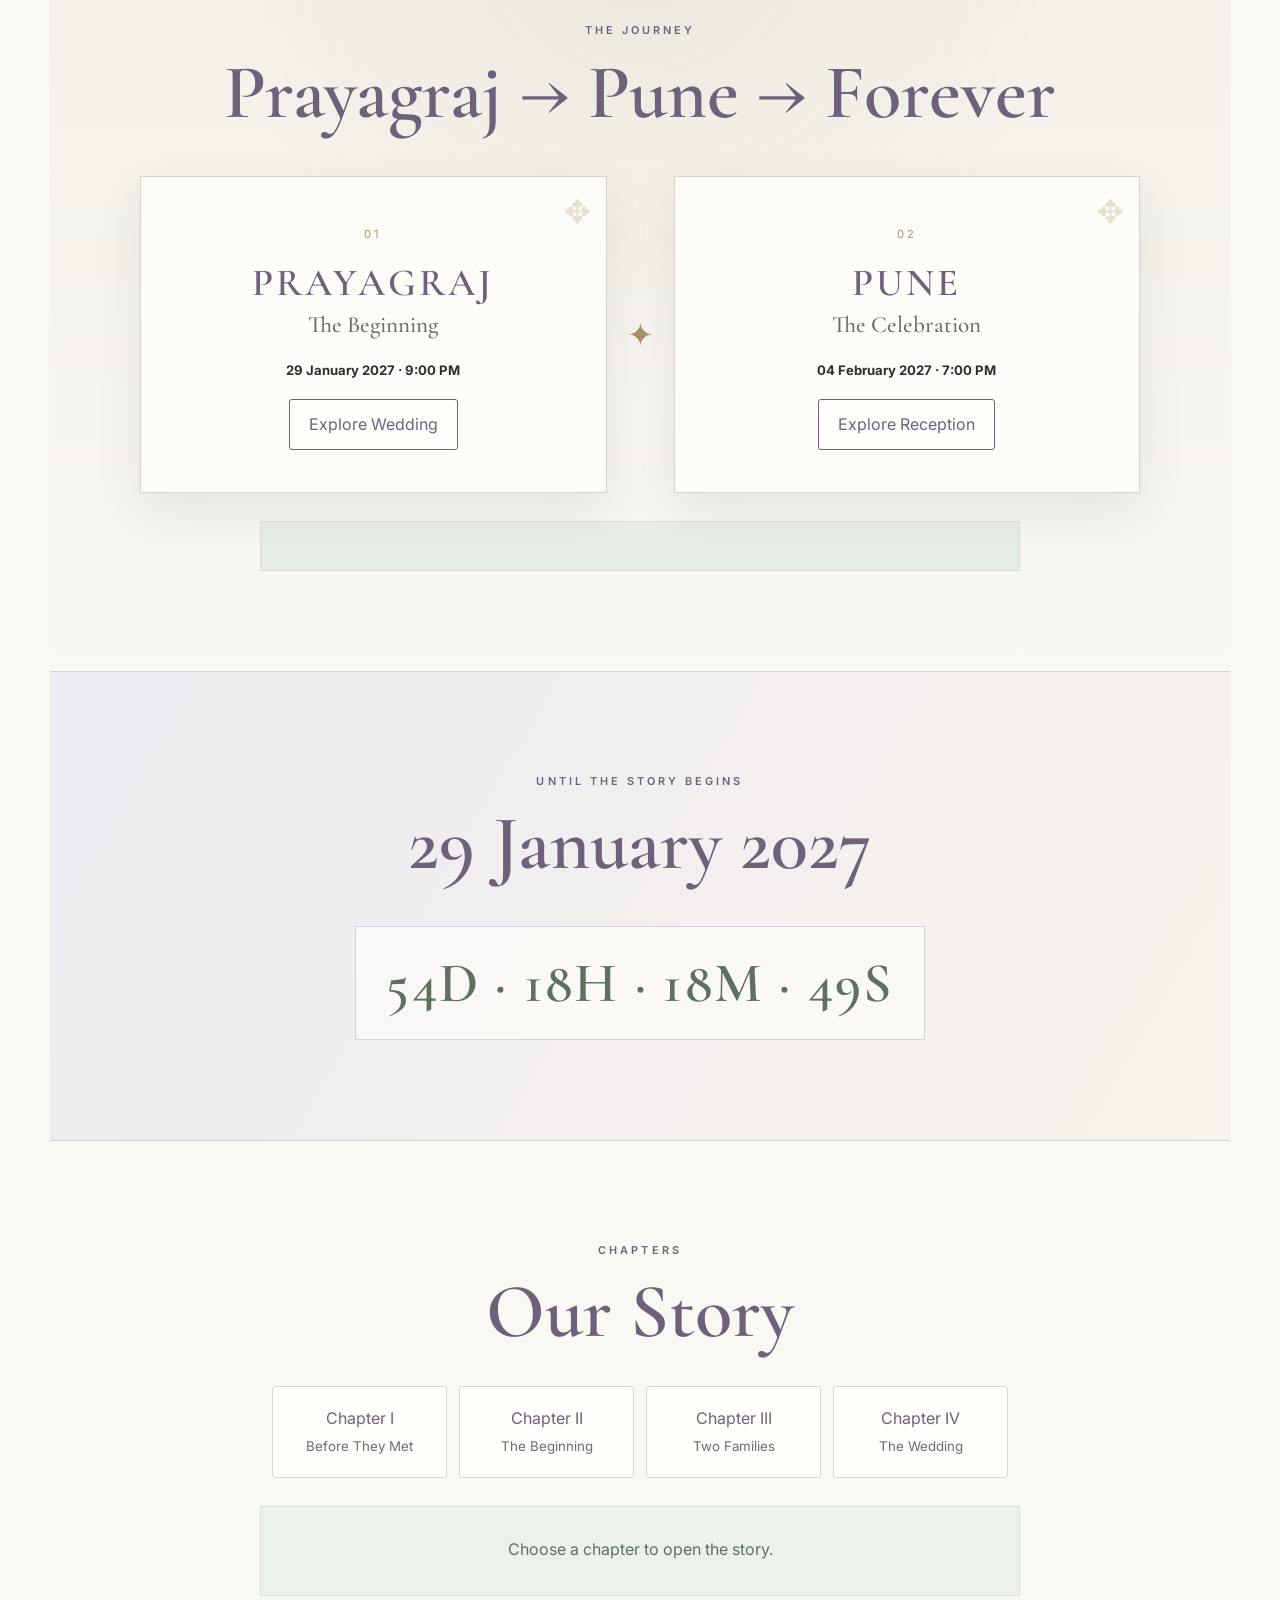
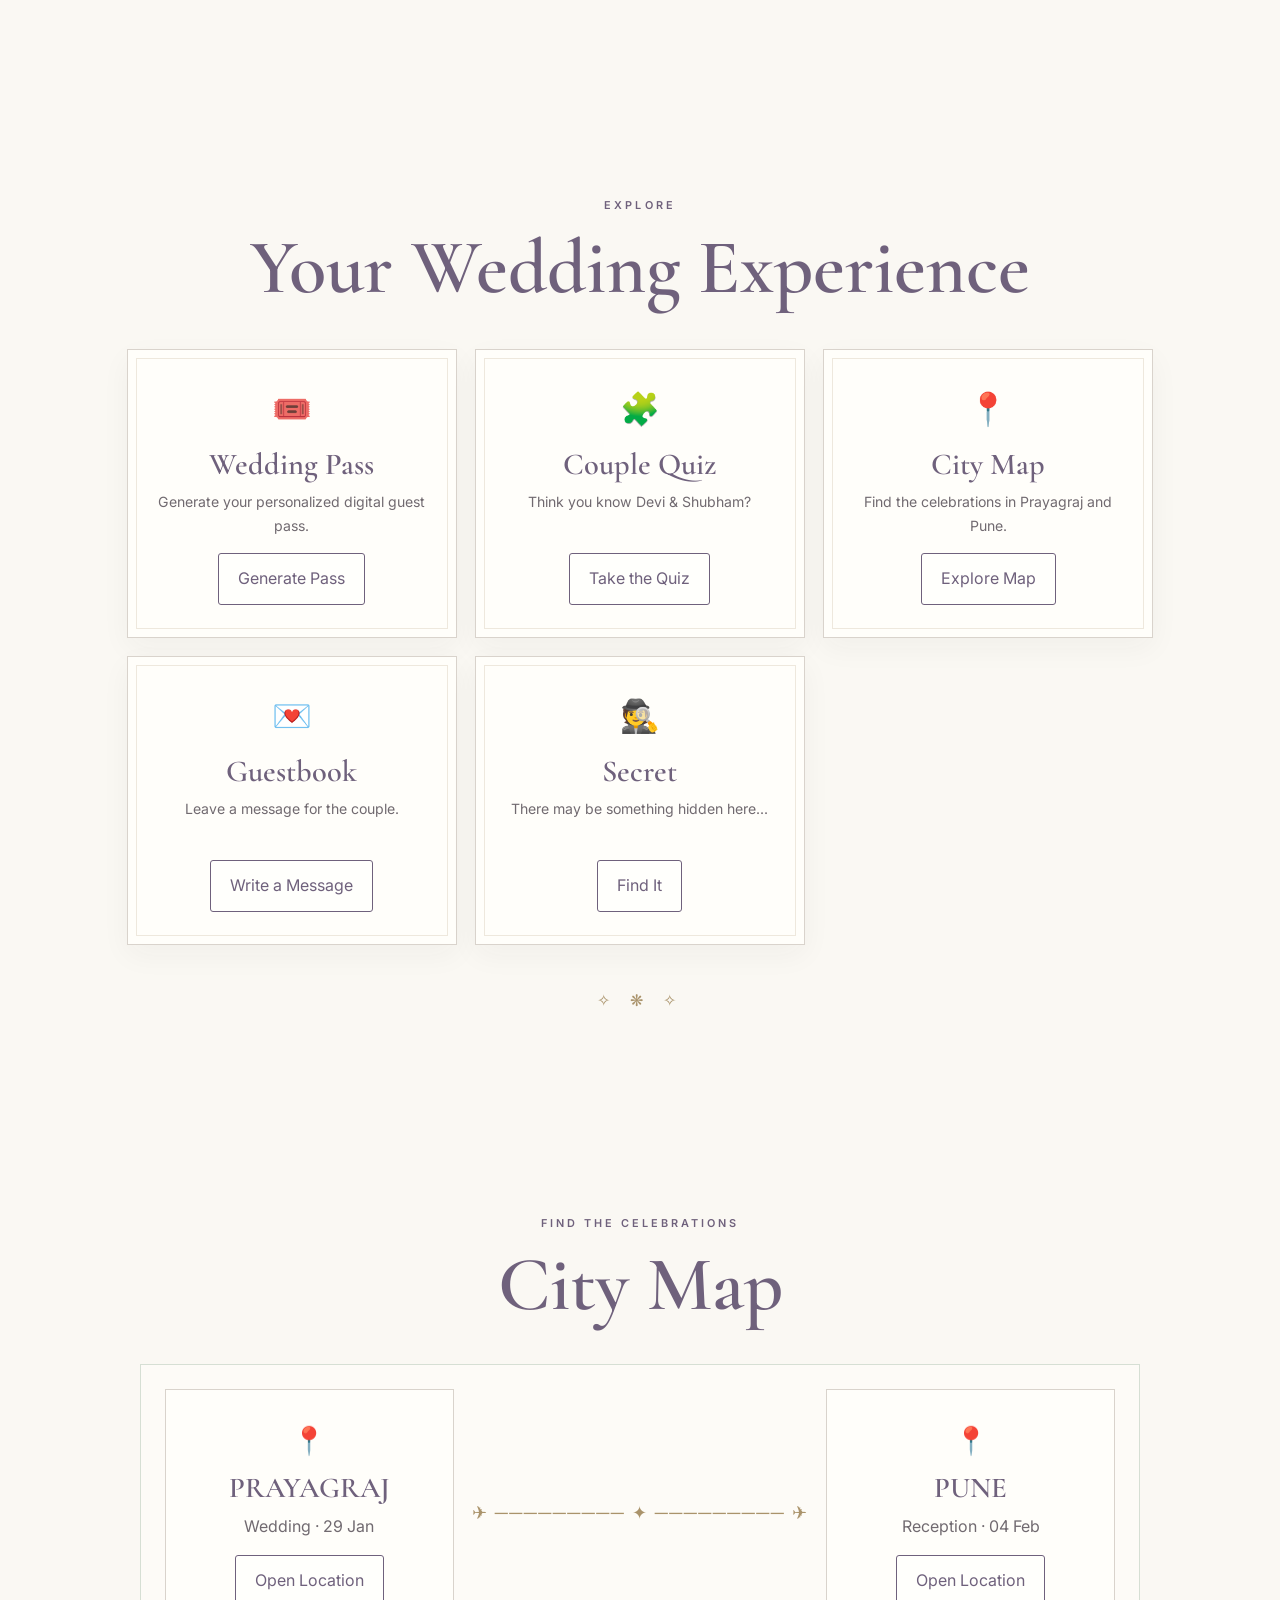
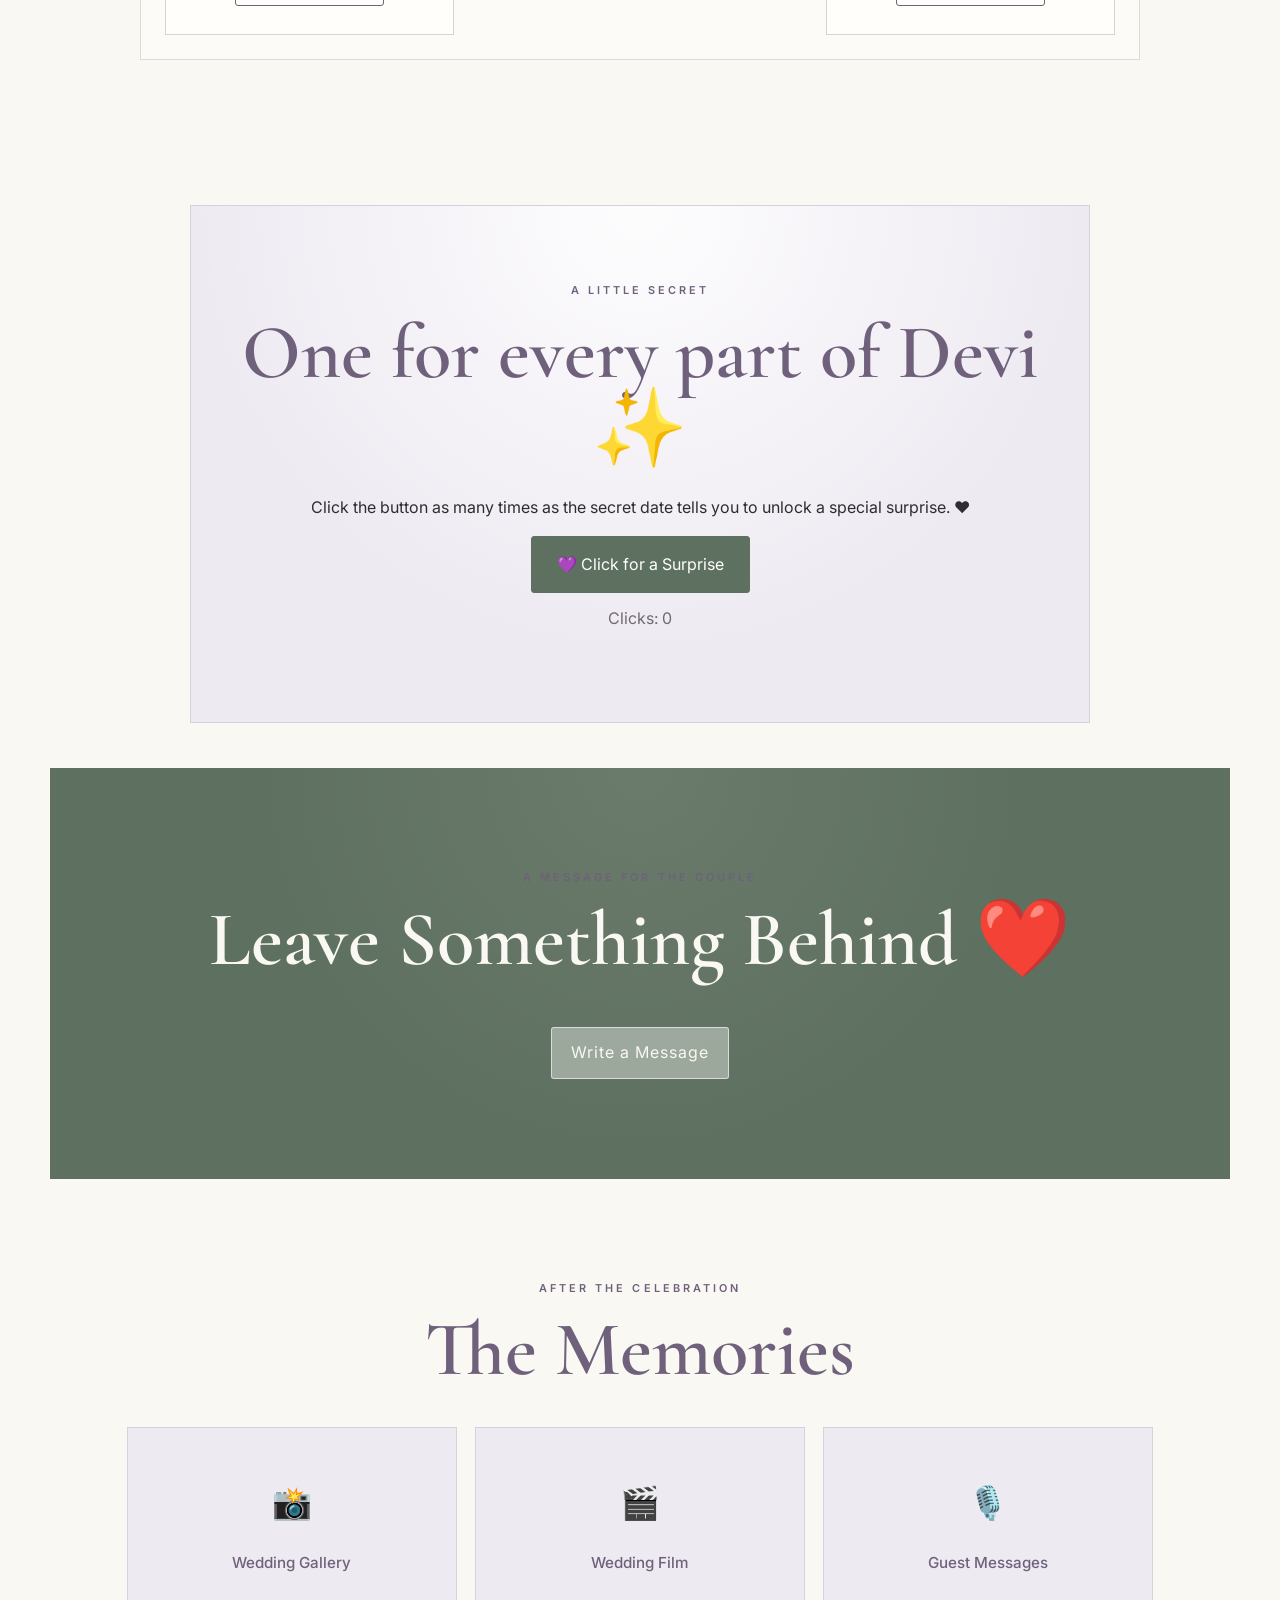
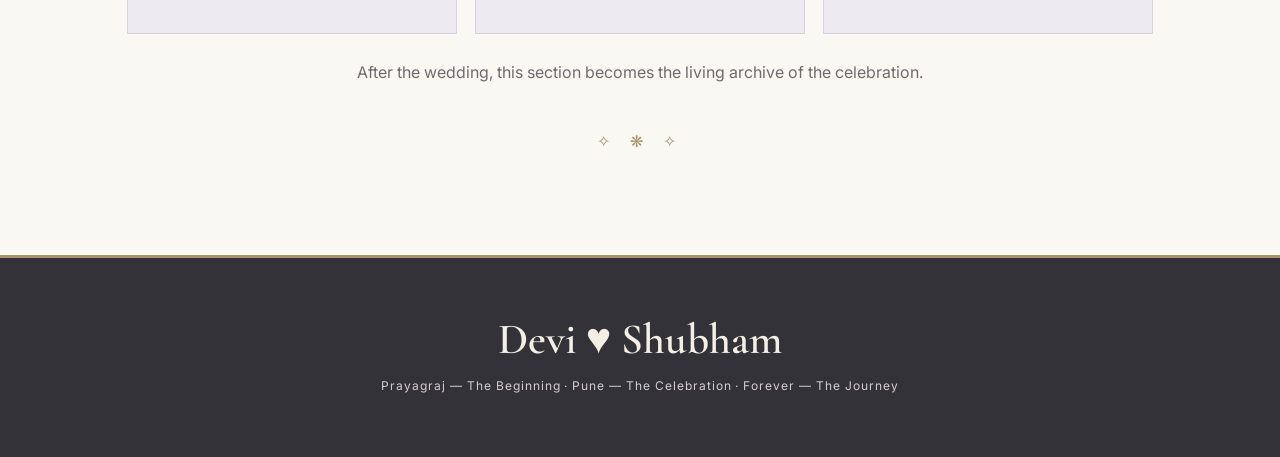
==== commit d92bc920: "Update index.html" ====
--- a/index.html
+++ b/index.html
@@ -1,14 +1,14 @@
 <!DOCTYPE html>
 <html lang="en">
-<link rel="stylesheet" href="./style.css">
+<link rel="stylesheet" href="./style.css">"stylesheet" href="./style.css">"stylesheet" href="./style.css">
 <head>
 <meta charset="UTF-8">
 <meta name="viewport" content="width=device-width, initial-scale=1.0">
 <title>Devi ❤️ Shubham | A Story in Two Cities</title>
-<link rel="preconnect" href="https://fonts.googleapis.com">
-<link rel="preconnect" href="https://fonts.gstatic.com" crossorigin>
+<link rel="stylesheet" href="./style.css">"stylesheet" href="./style.css">"preconnect" href="https://fonts.googleapis.com">
+<link rel="stylesheet" href="./style.css">"stylesheet" href="./style.css">"preconnect" href="https://fonts.gstatic.com" crossorigin>
 <link href="https://fonts.googleapis.com/css2?family=Cormorant+Garamond:wght@500;600;700&family=Inter:wght@400;500;600&display=swap" rel="stylesheet">
-<link rel="stylesheet" href="style.css">
+<link rel="stylesheet" href="./style.css">"stylesheet" href="./style.css">"stylesheet" href="style.css">
 
 </head>
 <body>
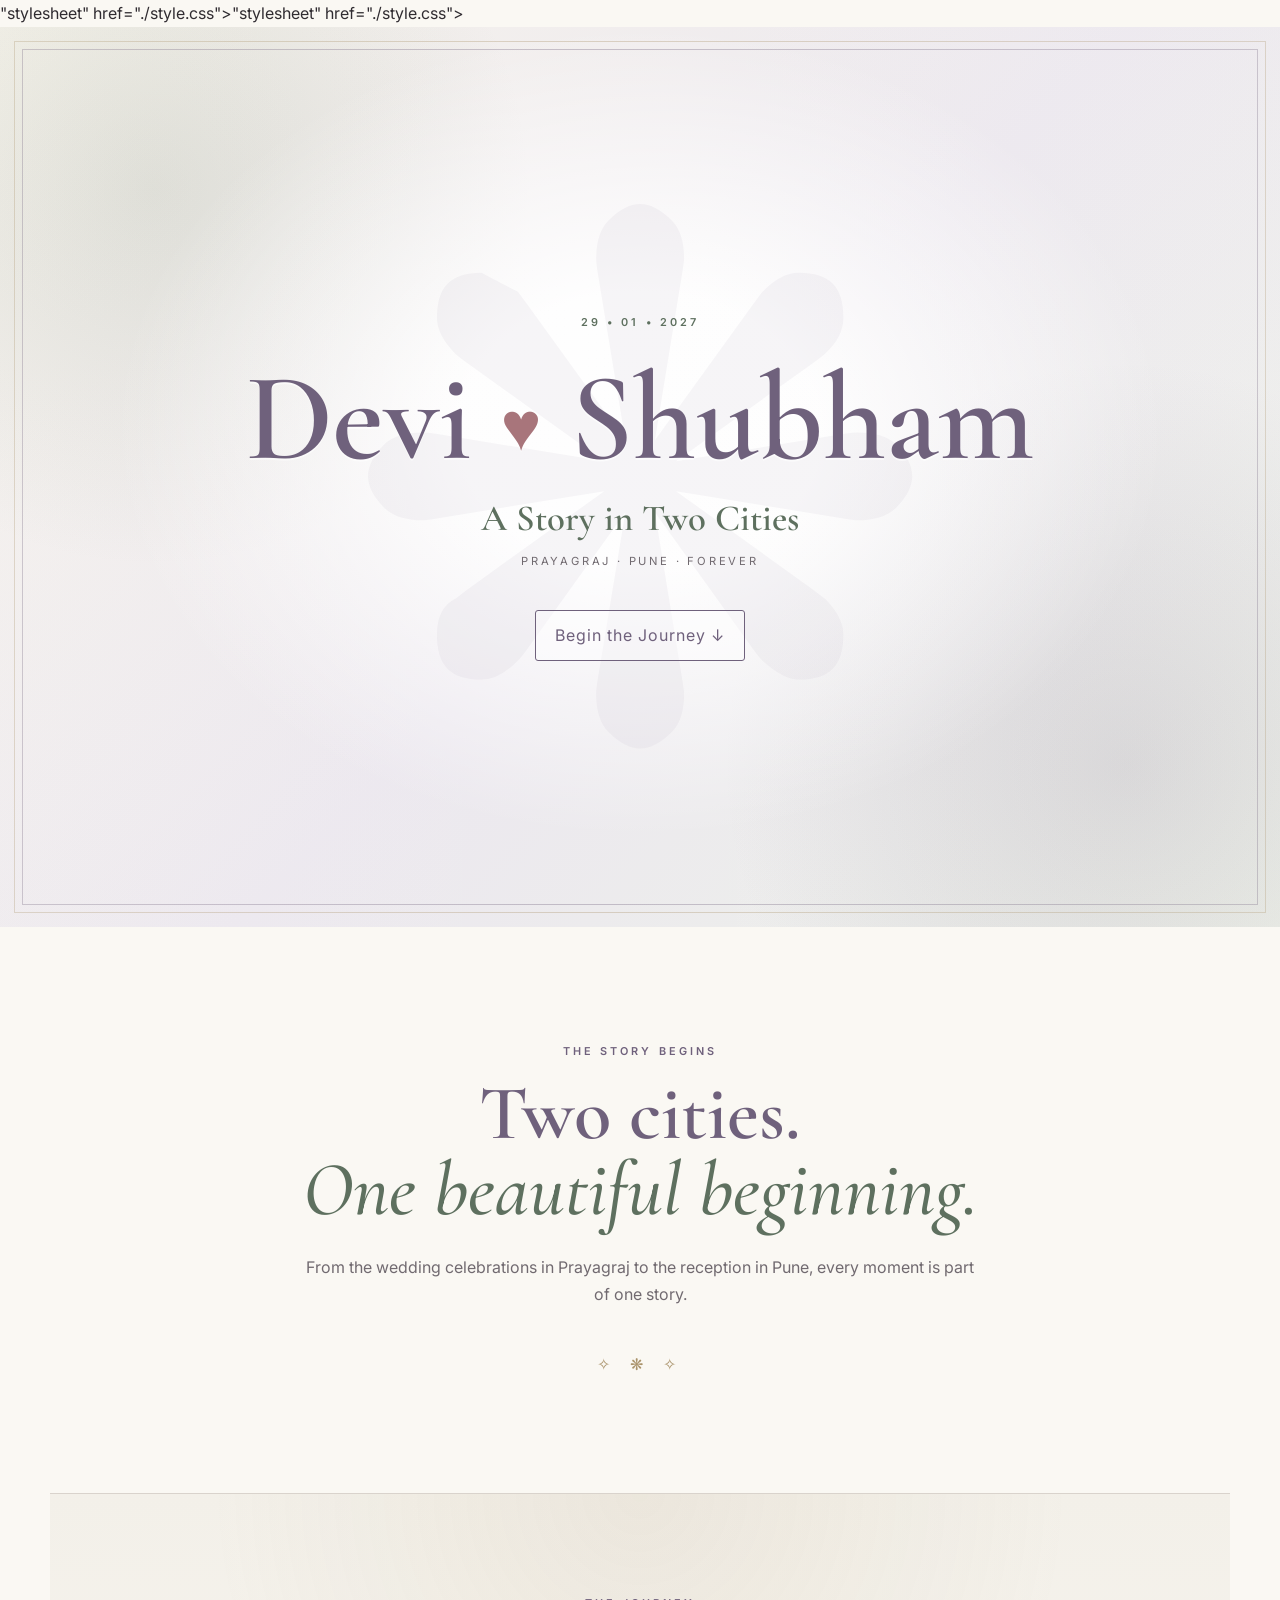
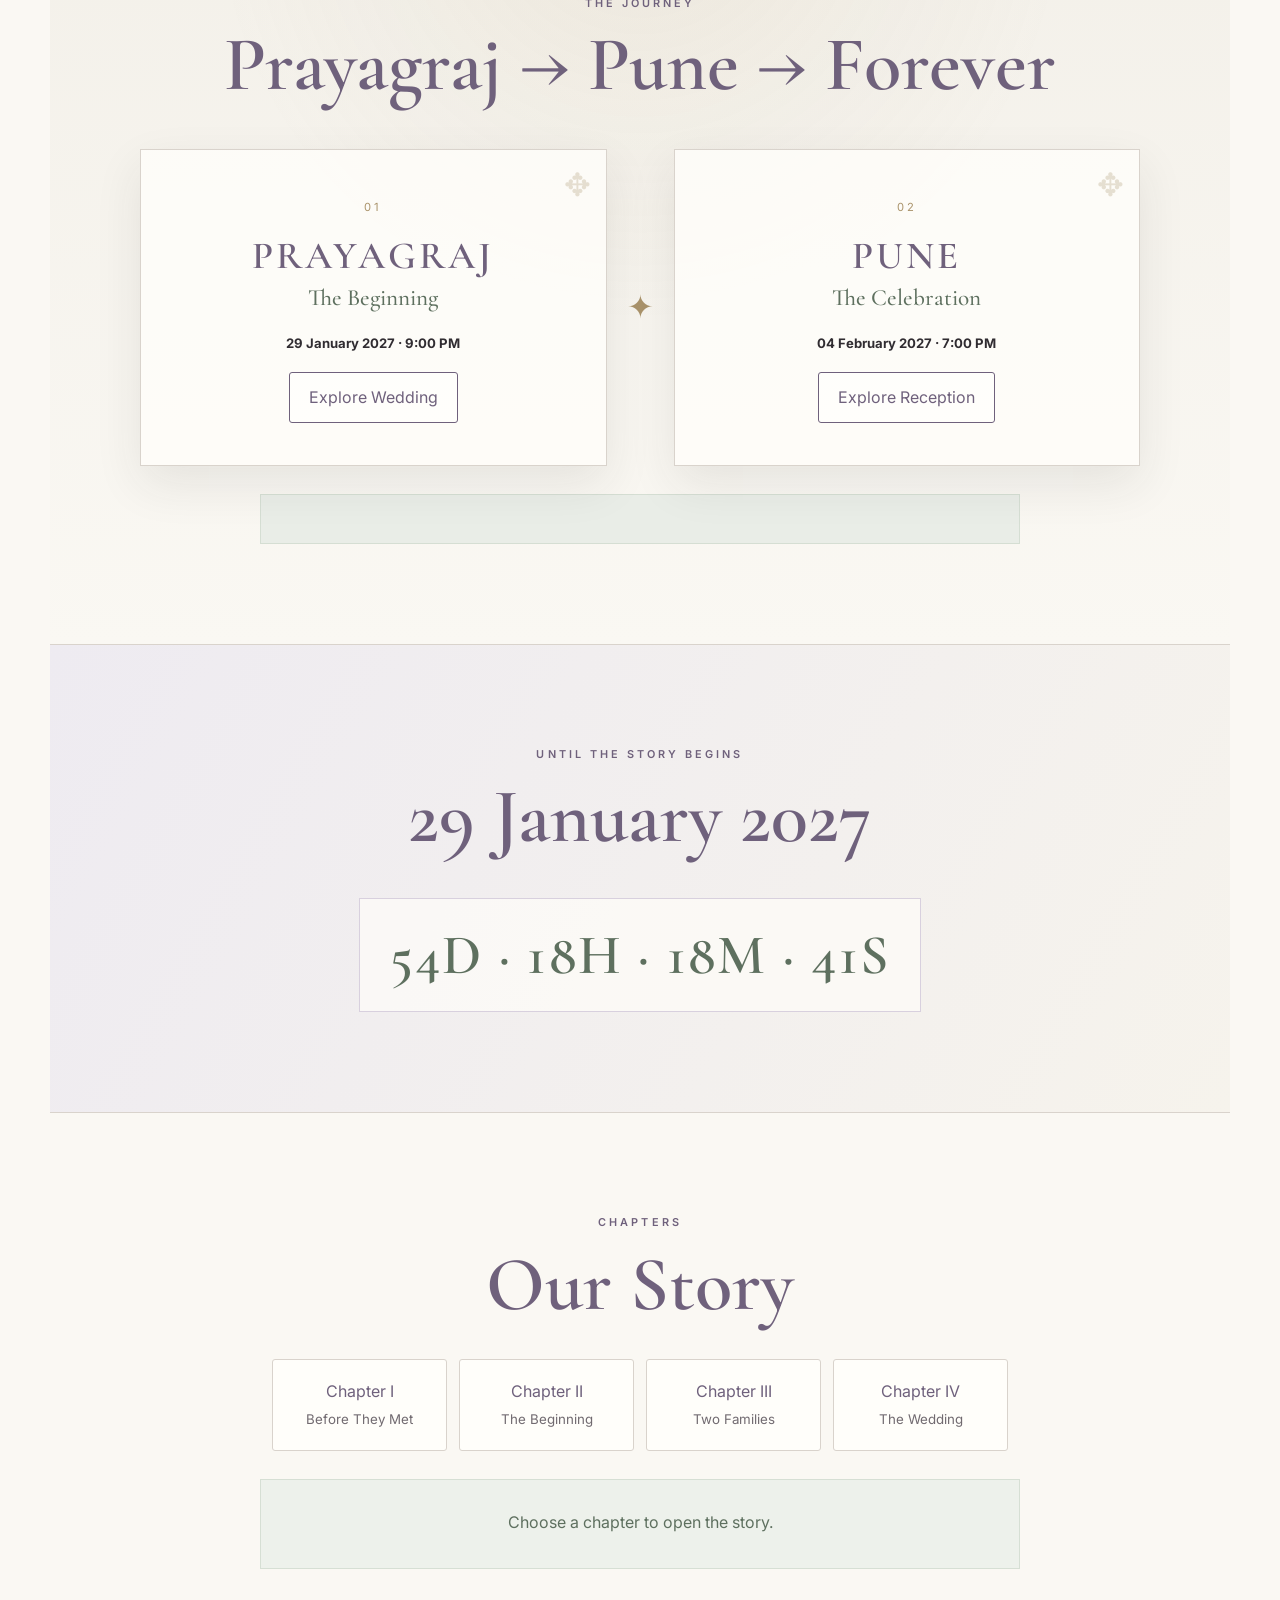
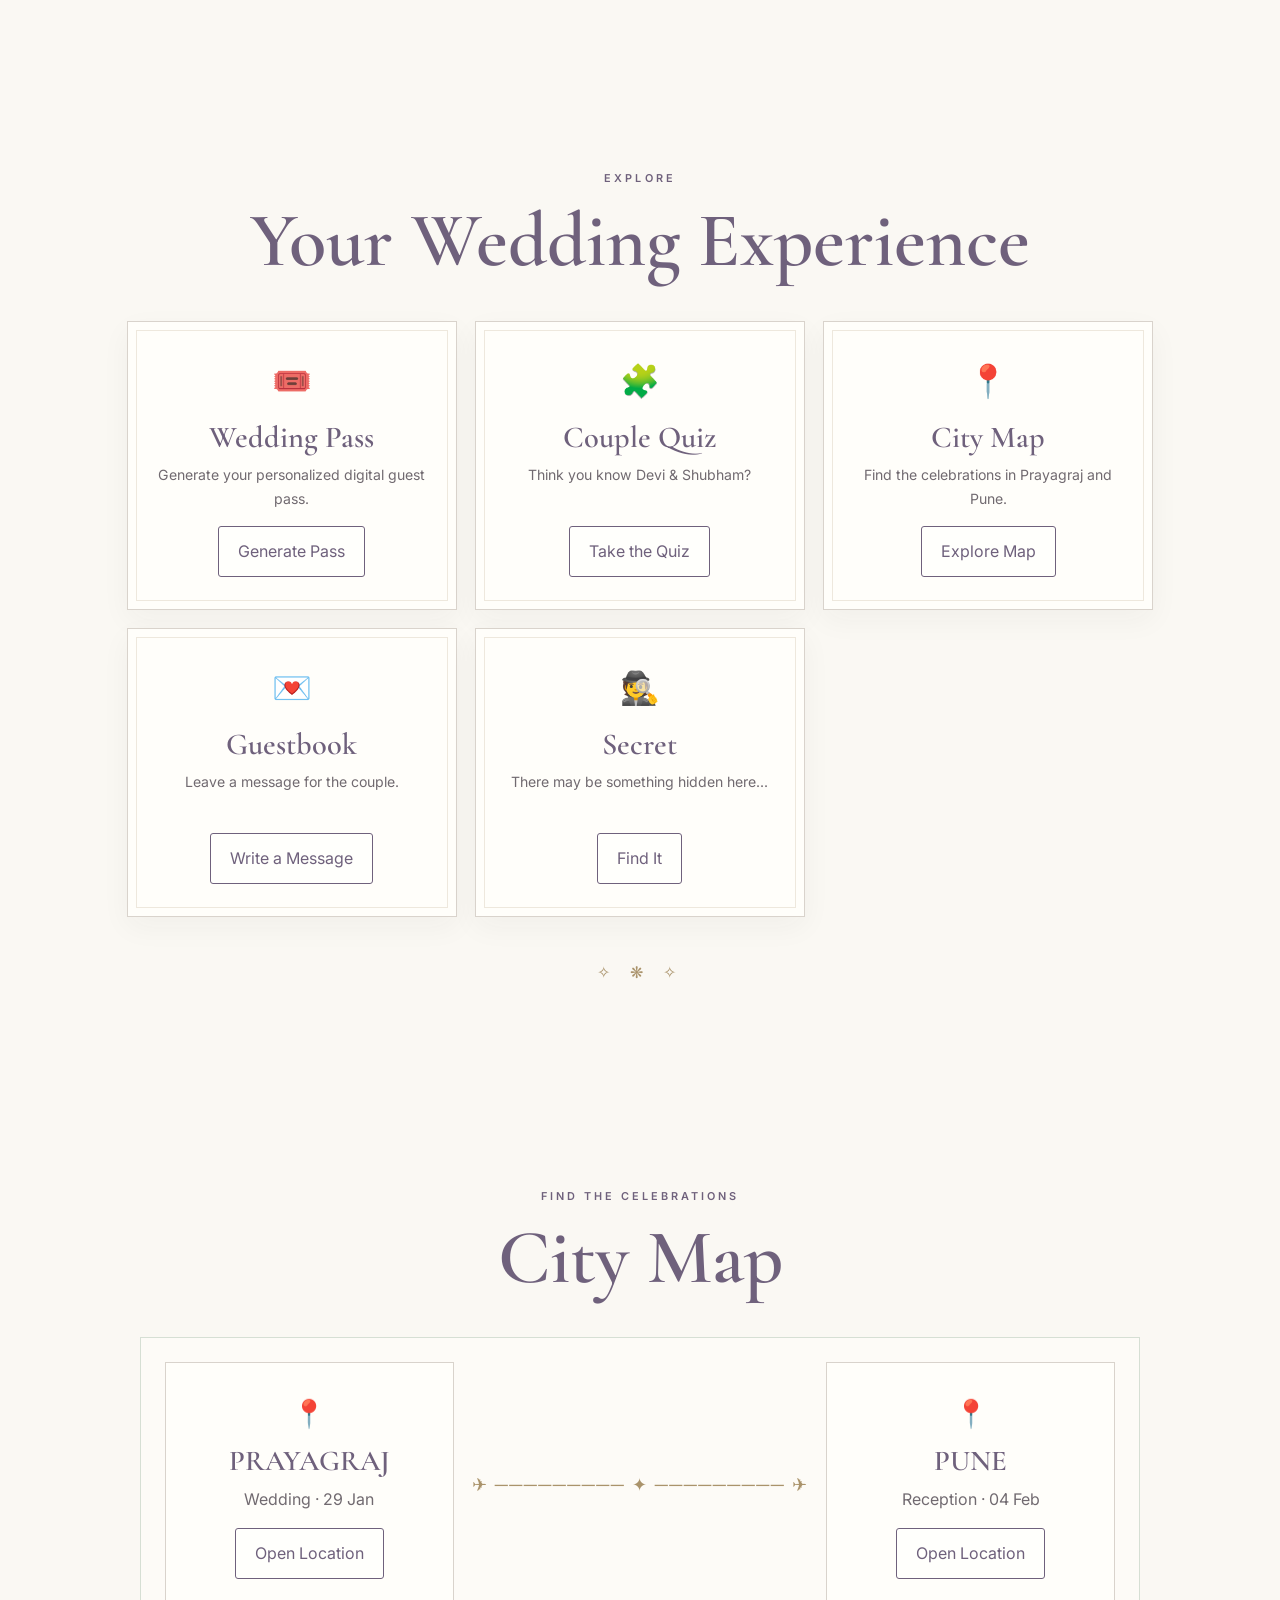
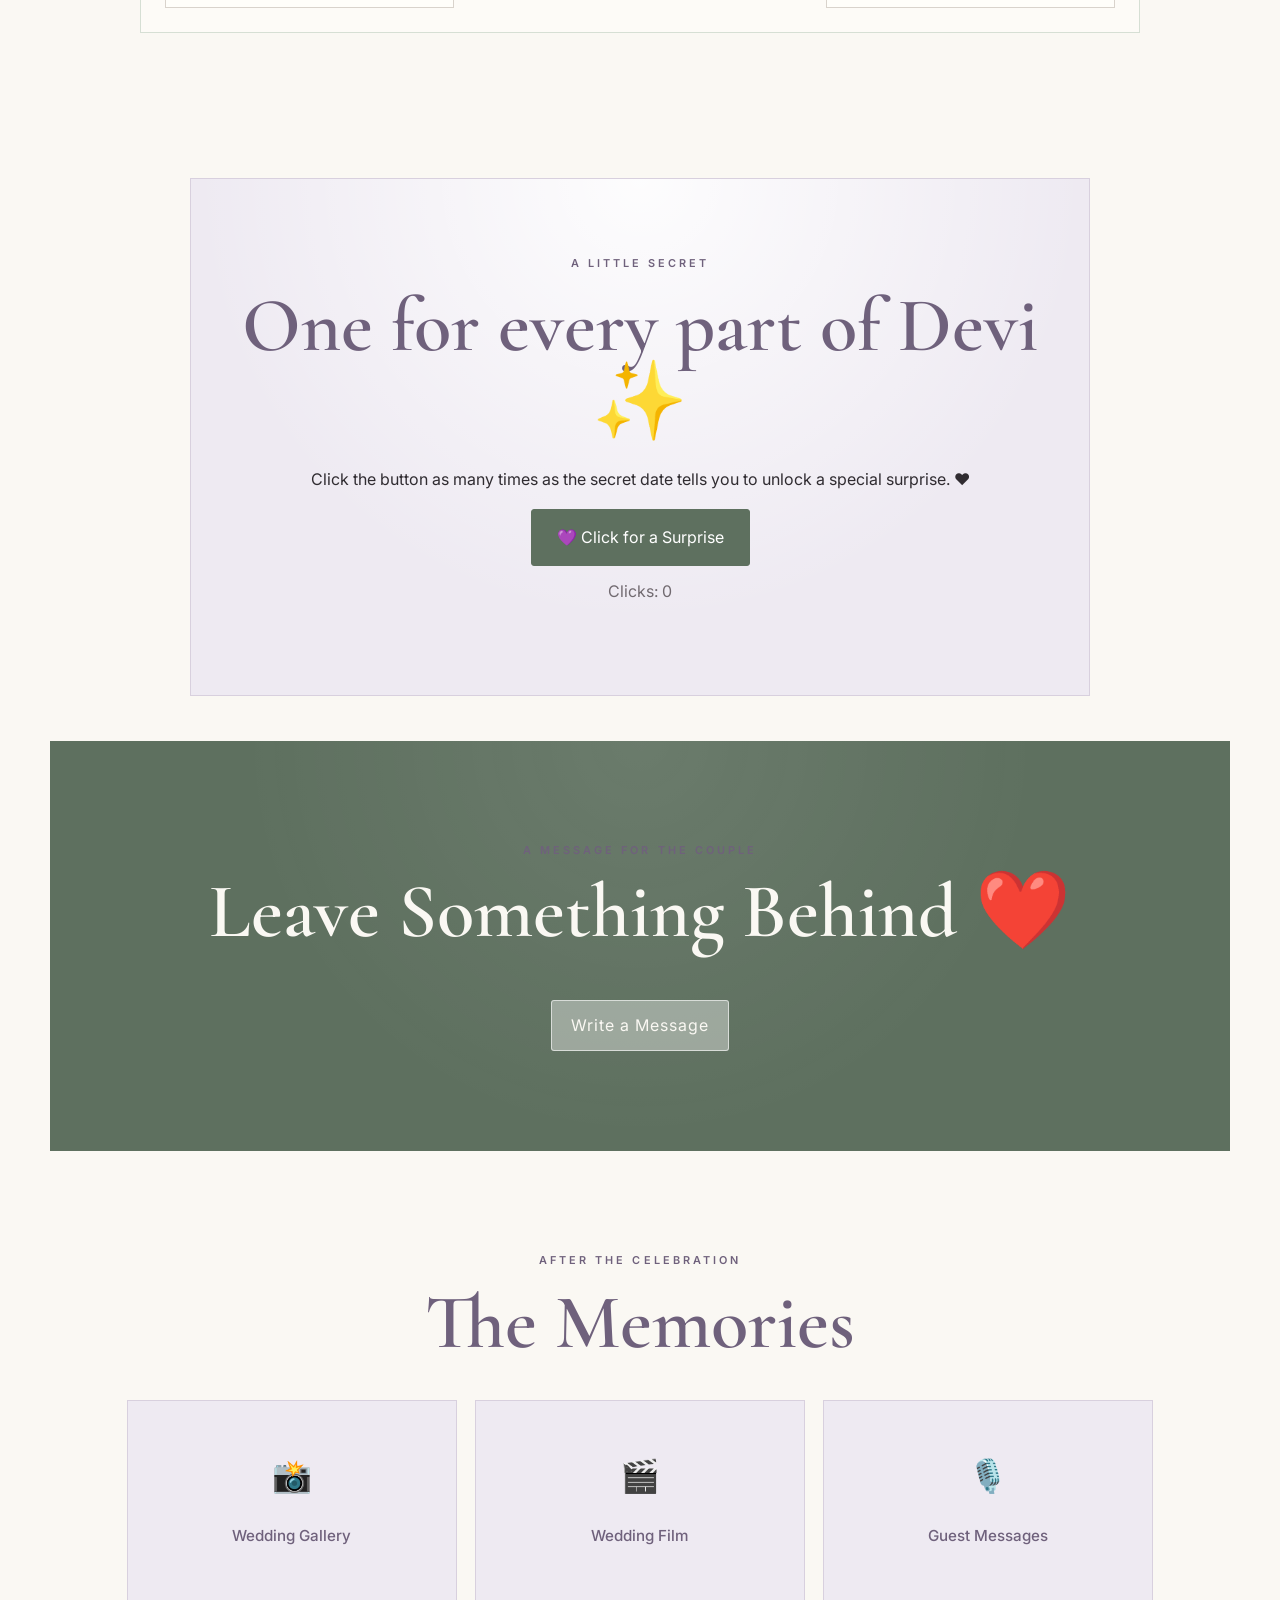
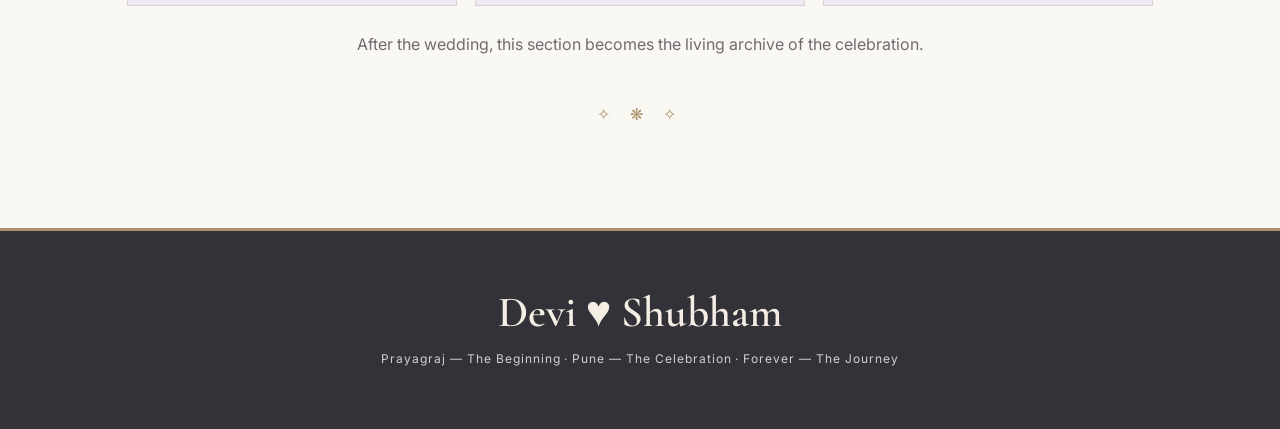
==== commit 1a2bb92c: "Update index.html" ====
--- a/index.html
+++ b/index.html
@@ -2,13 +2,18 @@
 <html lang="en">
 <link rel="stylesheet" href="./style.css">"stylesheet" href="./style.css">"stylesheet" href="./style.css">
 <head>
-<meta charset="UTF-8">
-<meta name="viewport" content="width=device-width, initial-scale=1.0">
-<title>Devi ❤️ Shubham | A Story in Two Cities</title>
-<link rel="stylesheet" href="./style.css">"stylesheet" href="./style.css">"preconnect" href="https://fonts.googleapis.com">
-<link rel="stylesheet" href="./style.css">"stylesheet" href="./style.css">"preconnect" href="https://fonts.gstatic.com" crossorigin>
-<link href="https://fonts.googleapis.com/css2?family=Cormorant+Garamond:wght@500;600;700&family=Inter:wght@400;500;600&display=swap" rel="stylesheet">
-<link rel="stylesheet" href="./style.css">"stylesheet" href="./style.css">"stylesheet" href="style.css">
+  <meta charset="UTF-8">
+  <meta name="viewport" content="width=device-width, initial-scale=1.0">
+
+  <title>Devi ❤️ Shubham | A Story in Two Cities</title>
+
+  <link rel="preconnect" href="https://fonts.googleapis.com">
+  <link rel="preconnect" href="https://fonts.gstatic.com" crossorigin>
+
+  <link href="https://fonts.googleapis.com/css2?family=Cormorant+Garamond:wght@500;600;700&family=Inter:wght@400;500;600&display=swap" rel="stylesheet">
+
+  <link rel="stylesheet" href="./style.css">
+</head>
 
 </head>
 <body>
